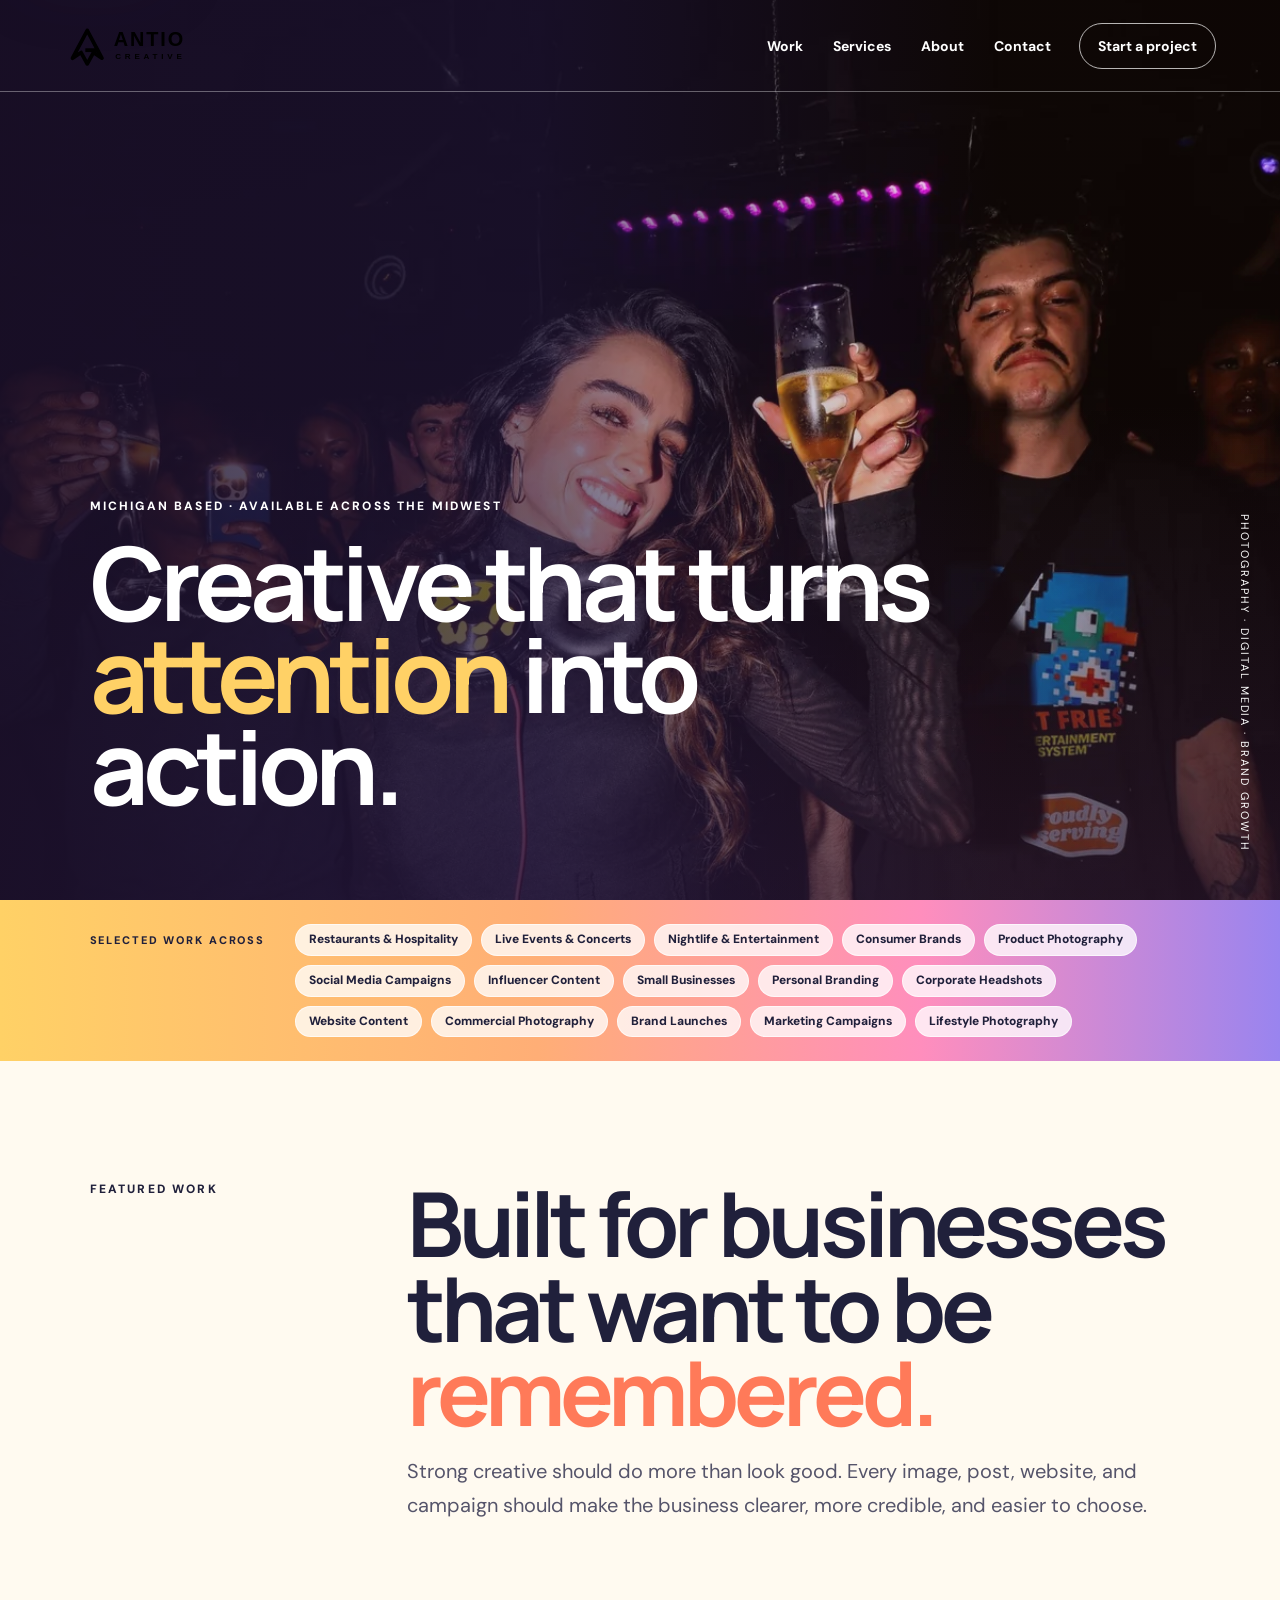
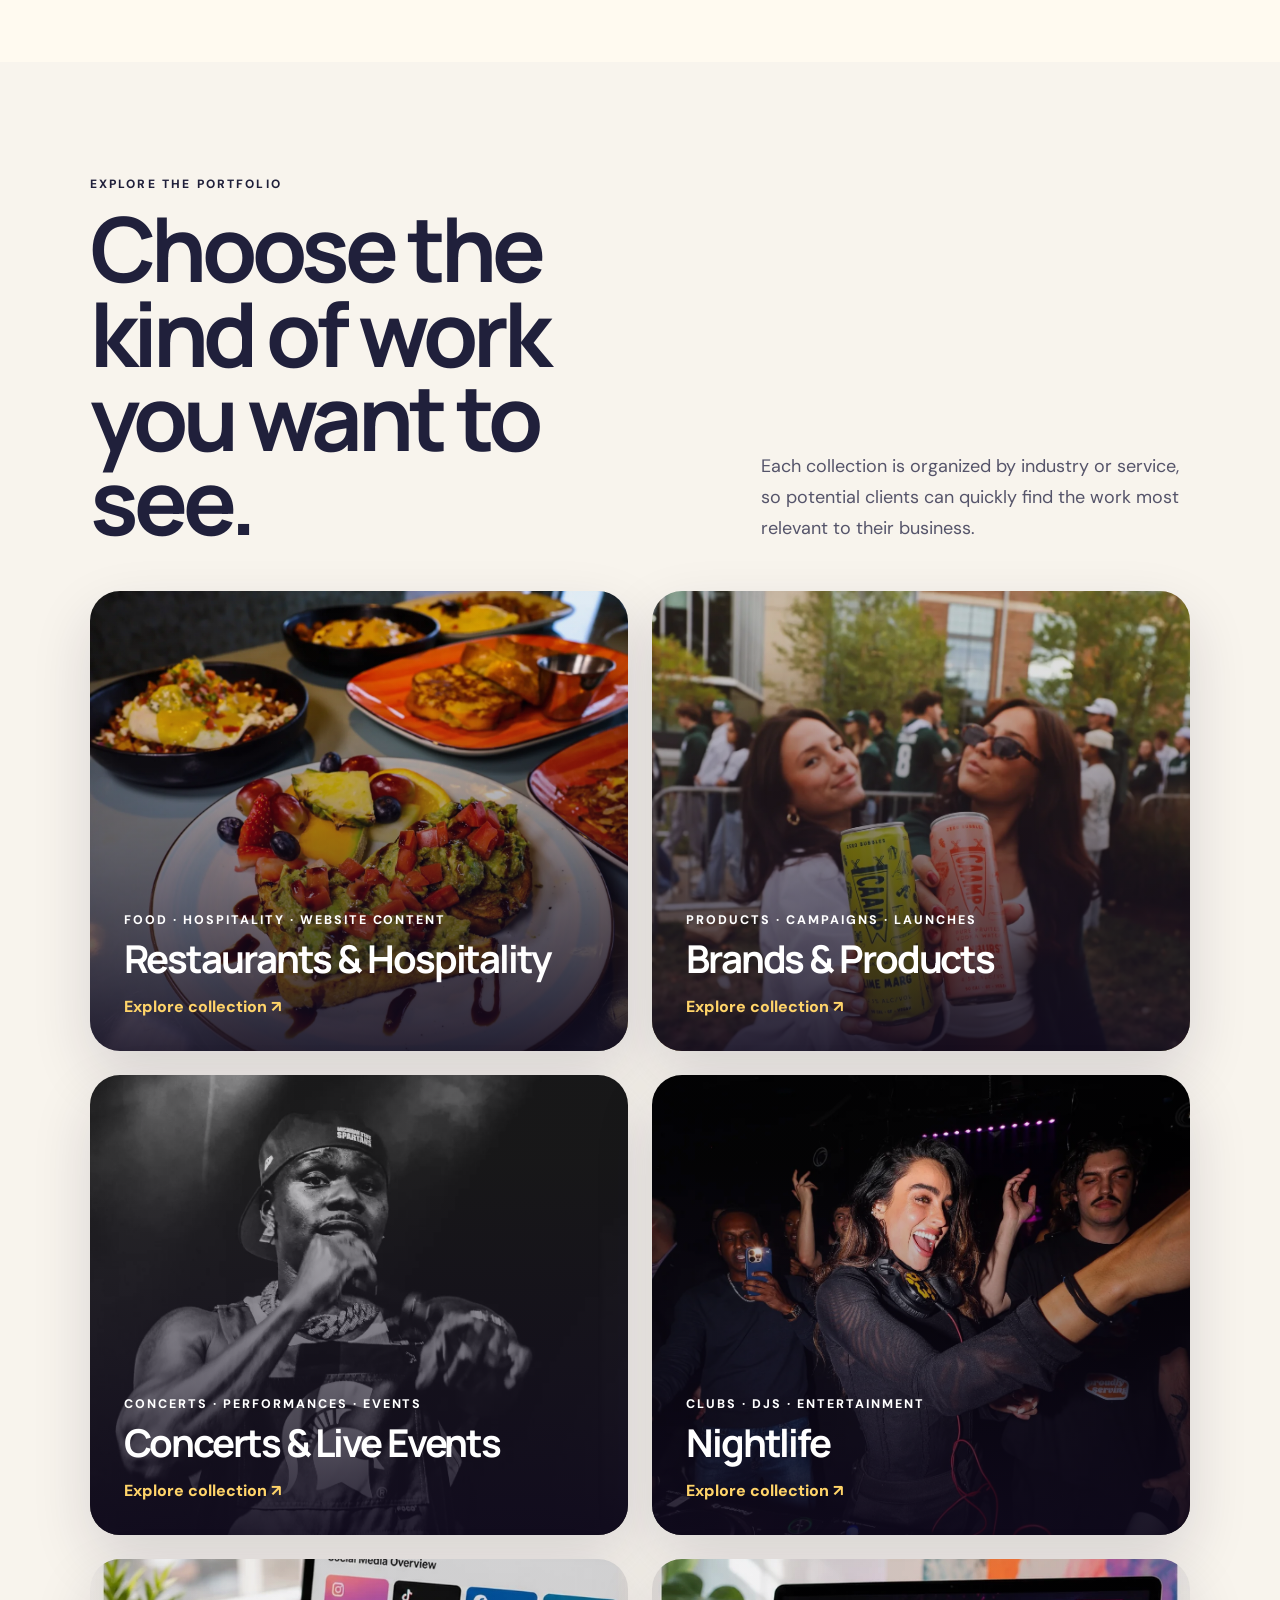
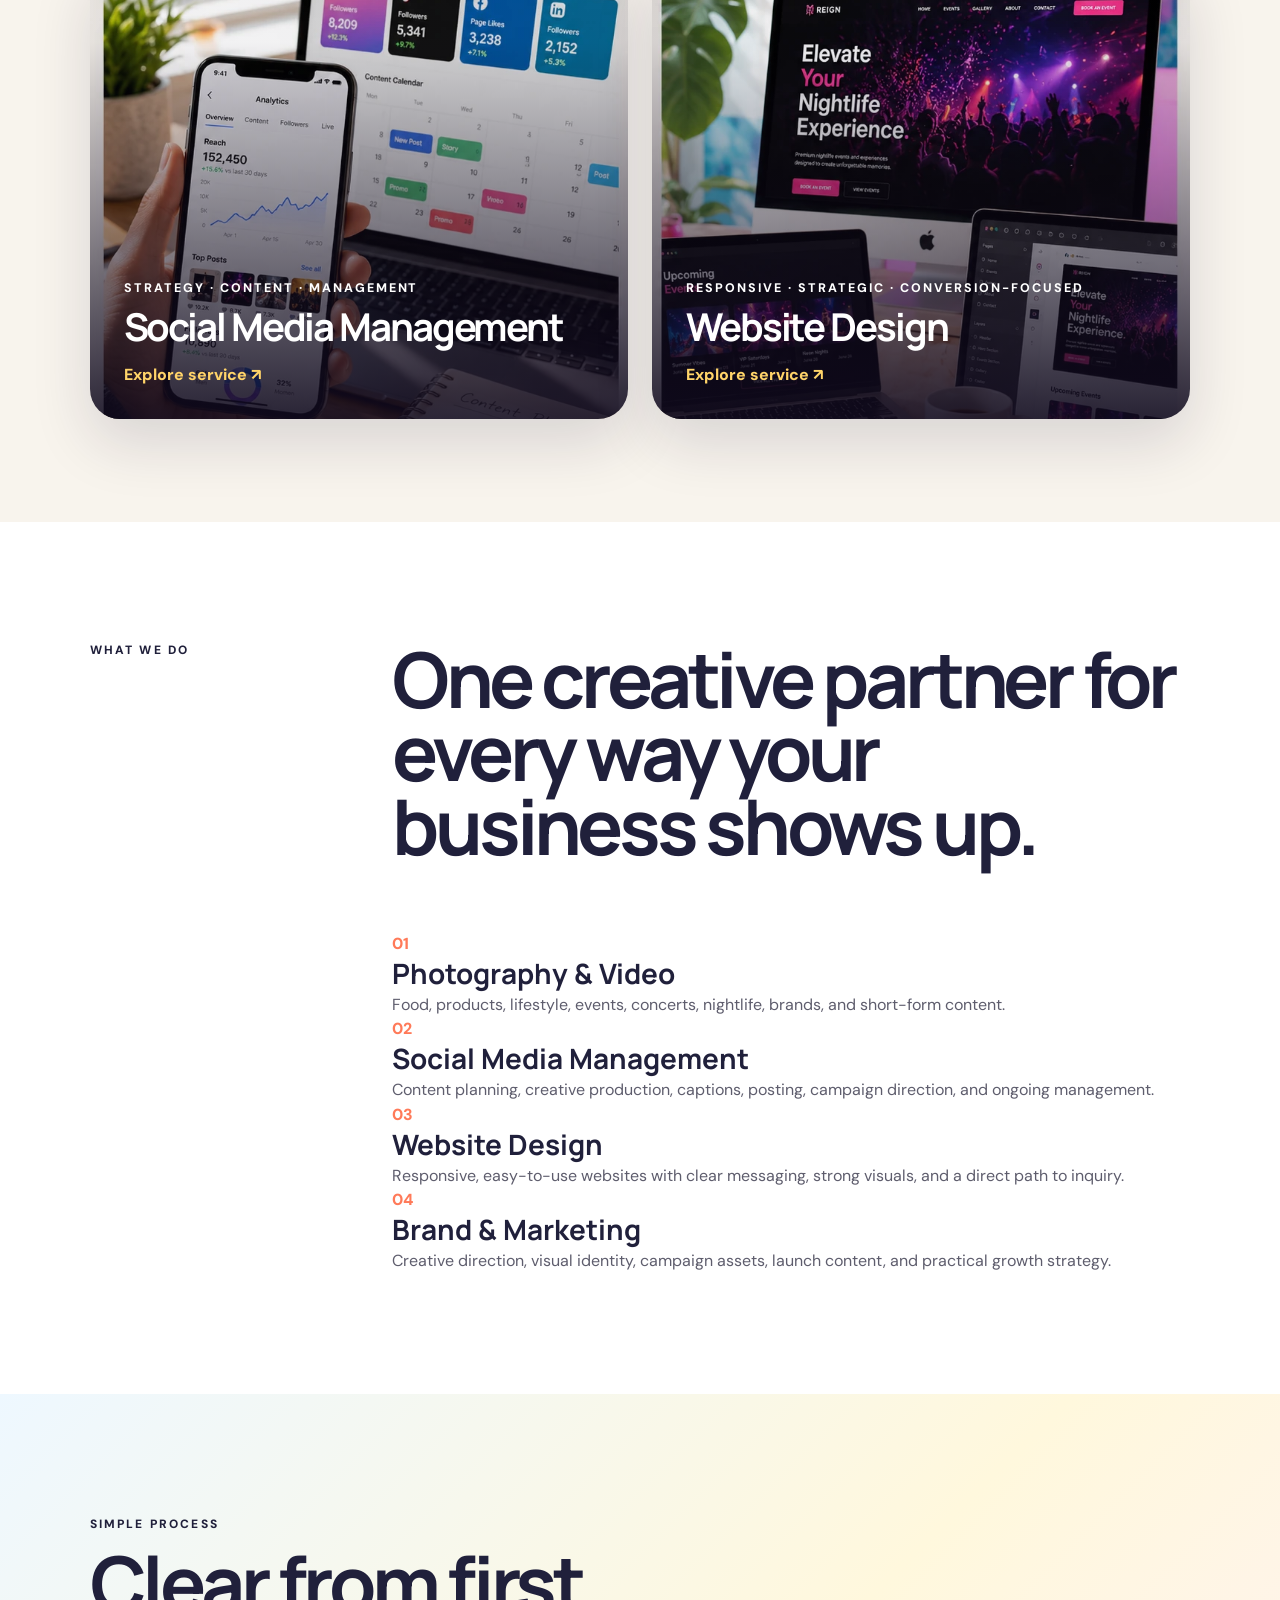
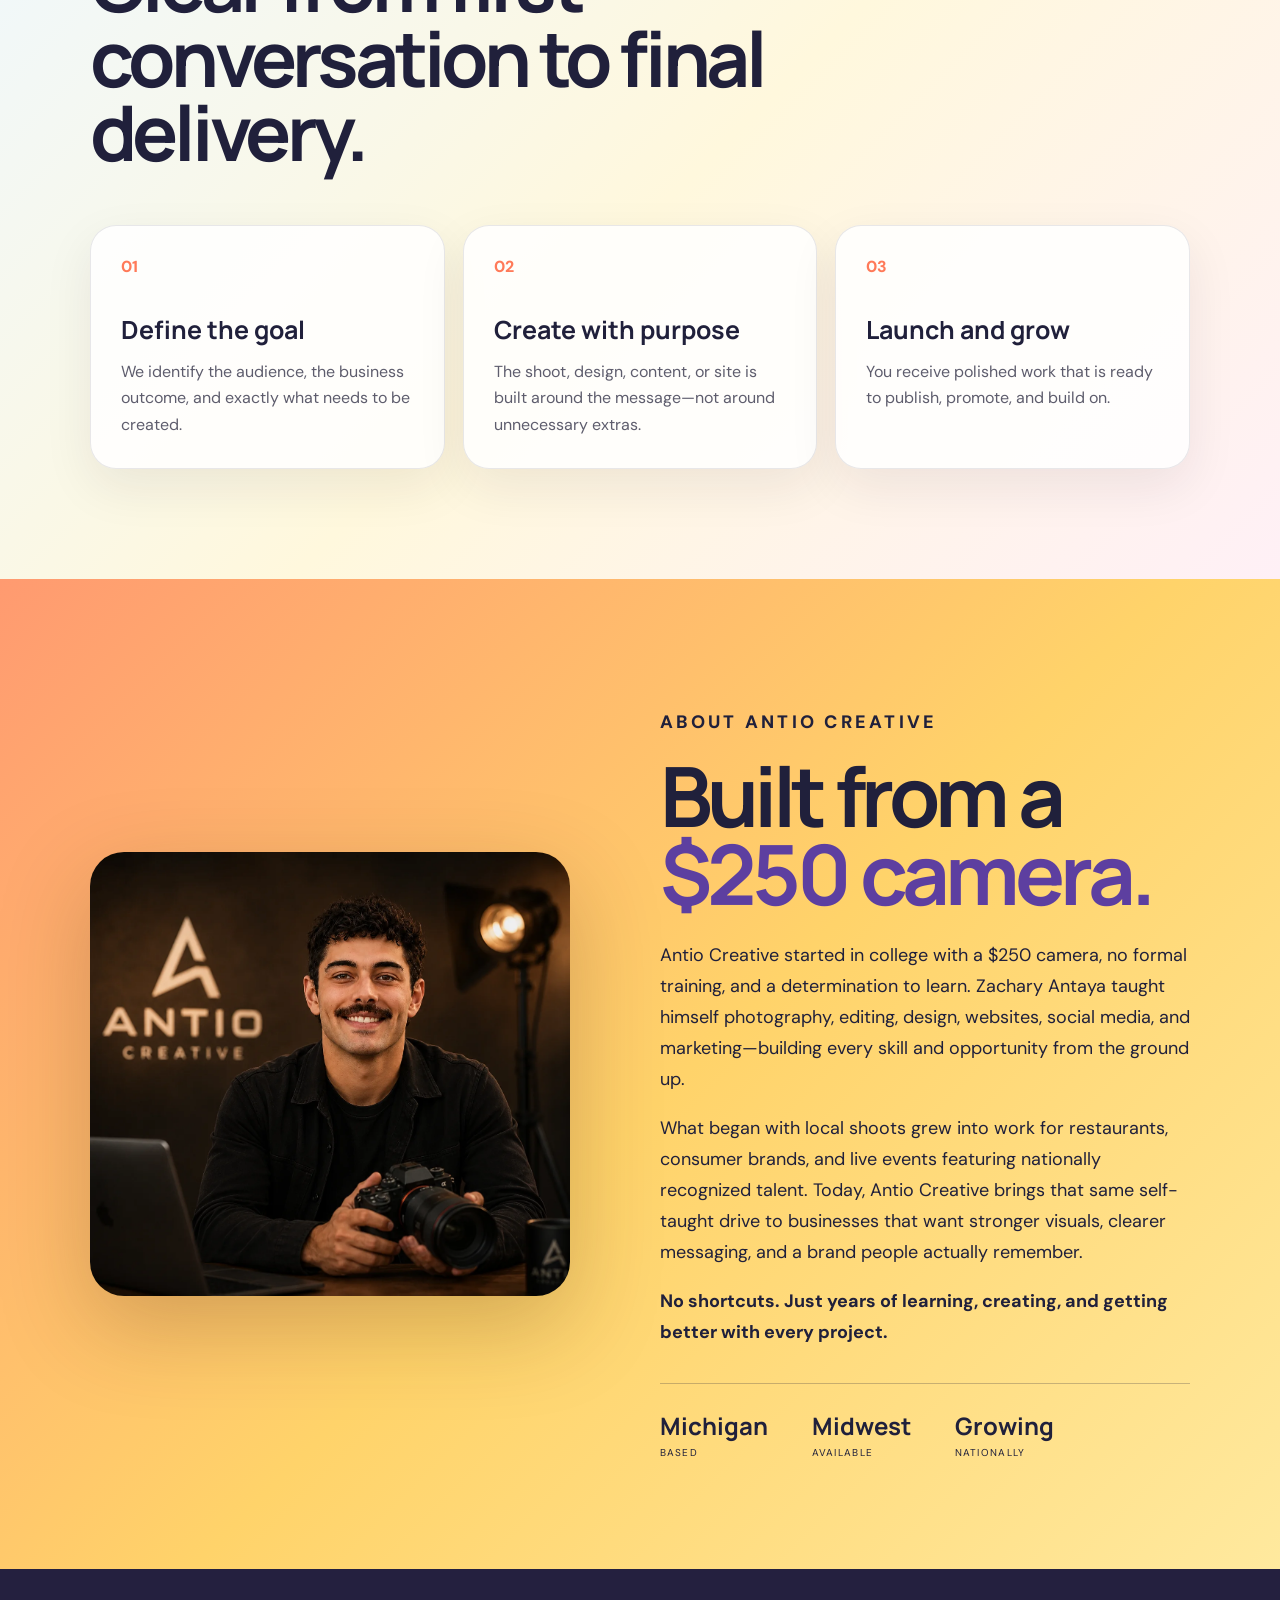
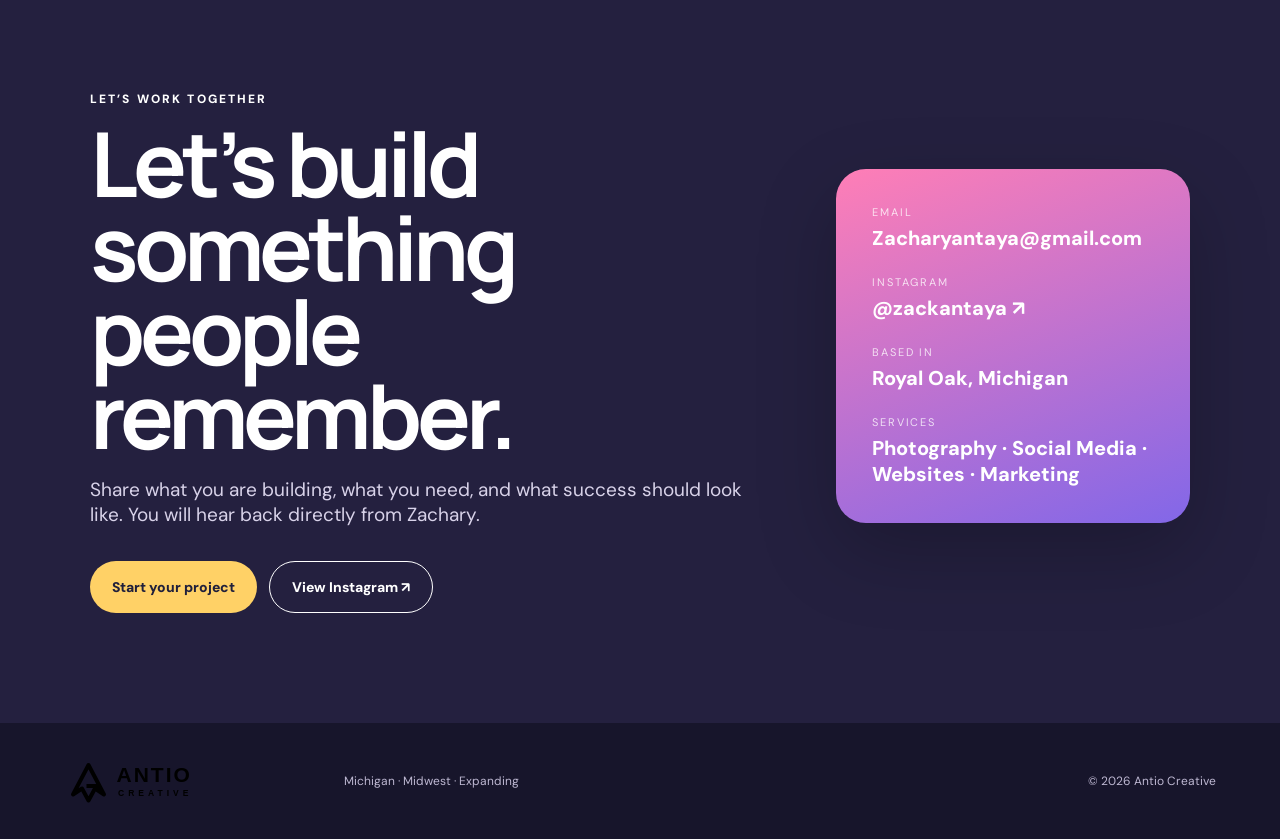
==== antio-creative-v2-6/antio-brand-rapid-update-3/index.html @ 9ab5cdf2 "new v2 new v2" ====
<!DOCTYPE html>

<html lang="en">
<head>
<meta charset="utf-8"/>
<meta content="width=device-width, initial-scale=1" name="viewport"/>
<meta content="#241f46" name="theme-color"/>
<meta content="Antio Creative helps Michigan and Midwest businesses stand out through photography, social media, website design, and brand content." name="description"/>
<meta content="Antio Creative — Creative that turns attention into action" property="og:title"/>
<meta content="Photography, social media, websites, and brand content for restaurants, local businesses, artists, and growing companies." property="og:description"/>
<meta content="website" property="og:type"/>
<meta content="https://antiocreative.com/" property="og:url"/>
<meta content="https://antiocreative.com/assets/images/sommer-hero.webp" property="og:image"/>
<meta content="summary_large_image" name="twitter:card"/>
<title>Antio Creative | Photography, Social Media &amp; Websites in Michigan</title>
<link href="assets/logo/favicon.svg" rel="icon" type="image/svg+xml"/>
<link href="https://fonts.googleapis.com" rel="preconnect"/>
<link crossorigin="" href="https://fonts.gstatic.com" rel="preconnect"/>
<link href="https://fonts.googleapis.com/css2?family=DM+Sans:wght@400;500;600;700&amp;family=Manrope:wght@500;600;700;800&amp;display=swap" rel="stylesheet"/>
<link href="styles.css" rel="stylesheet"/>
<script type="application/ld+json">
  {
    "@context":"https://schema.org",
    "@type":"ProfessionalService",
    "name":"Antio Creative",
    "url":"https://antiocreative.com/",
    "email":"mailto:Zacharyantaya@gmail.com",
    "areaServed":["Michigan","Midwest United States"],
    "founder":{"@type":"Person","name":"Zachary Antaya"},
    "sameAs":["https://www.instagram.com/zackantaya/"],
    "description":"Photography, social media management, website design, and brand content for businesses and live events."
  }
  </script>
</head>
<body>
<a class="skip-link" href="#main">Skip to content</a>
<header class="site-header" id="top">
<a aria-label="Antio Creative home" class="logo" href="#top">
<img alt="Antio Creative" src="assets/logo/antio-logo.svg"/>
</a>
<button aria-controls="site-nav" aria-expanded="false" class="menu-toggle" type="button">Menu</button>
<nav aria-label="Main navigation" class="site-nav" id="site-nav">
<a href="#work">Work</a>
<a href="#services">Services</a>
<a href="#about">About</a>
<a href="#contact">Contact</a>
</nav>
<a class="header-cta" href="mailto:Zacharyantaya@gmail.com?subject=Antio%20Creative%20Project%20Inquiry">Start a project</a>
</header>
<main id="main">
<section aria-labelledby="hero-title" class="hero">
<div class="hero-media"><img alt="Live event photography captured by Antio Creative" fetchpriority="high" src="assets/images/sommer-hero.webp"/></div>
<div class="hero-wash"></div>
<div class="hero-copy reveal">
<p class="eyebrow">Michigan based · Available across the Midwest</p>
<h1 id="hero-title">Creative that turns <span>attention</span> into action.</h1>
</div>
<div class="hero-badge">Photography · Digital Media · Brand Growth</div>
</section>
<section aria-label="Selected industries and creative work" class="proof-strip">
<p>Selected work across</p>
<div>
<span>Restaurants &amp; Hospitality</span>
<span>Live Events &amp; Concerts</span>
<span>Nightlife &amp; Entertainment</span>
<span>Consumer Brands</span>
<span>Product Photography</span>
<span>Social Media Campaigns</span>
<span>Influencer Content</span>
<span>Small Businesses</span>
<span>Personal Branding</span>
<span>Corporate Headshots</span>
<span>Website Content</span>
<span>Commercial Photography</span>
<span>Brand Launches</span>
<span>Marketing Campaigns</span>
<span>Lifestyle Photography</span>
</div>
</section>
<section class="intro section" id="work">
<div class="section-kicker">Featured work</div>
<div>
<h2>Built for businesses that want to be <em>remembered.</em></h2>
<p>Strong creative should do more than look good. Every image, post, website, and campaign should make the business clearer, more credible, and easier to choose.</p>
</div>
</section>
<section aria-label="Creative work categories" class="case category-showcase">
<div class="featured-intro reveal">
<div>
<p class="eyebrow">Explore the portfolio</p>
<h3>Choose the kind of work you want to see.</h3>
</div>
<p>Each collection is organized by industry or service, so potential clients can quickly find the work most relevant to their business.</p>
</div>
<div class="category-grid">
<a class="category-card category-restaurants reveal" href="restaurants.html">
<img alt="Restaurants and hospitality photography" src="assets/images/morning-post-4.webp"/>
<div class="category-overlay"></div>
<div class="category-copy"><p>Food · Hospitality · Website Content</p><h4>Restaurants &amp; Hospitality</h4><span>Explore collection ↗</span></div>
</a>
<a class="category-card category-brands reveal delay-1" href="brands-products.html">
<img alt="Brand and product photography" src="assets/images/caamp.webp"/>
<div class="category-overlay"></div>
<div class="category-copy"><p>Products · Campaigns · Launches</p><h4>Brands &amp; Products</h4><span>Explore collection ↗</span></div>
</a>
<a class="category-card category-live reveal delay-2" href="live-events.html">
<img alt="Concert and live event photography" src="assets/images/dababy-portrait.webp"/>
<div class="category-overlay"></div>
<div class="category-copy"><p>Concerts · Performances · Events</p><h4>Concerts &amp; Live Events</h4><span>Explore collection ↗</span></div>
</a>
<a class="category-card category-nightlife reveal" href="nightlife.html">
<img alt="Nightlife and DJ photography" src="assets/images/sommer-action.webp"/>
<div class="category-overlay"></div>
<div class="category-copy"><p>Clubs · DJs · Entertainment</p><h4>Nightlife</h4><span>Explore collection ↗</span></div>
</a>
<a class="category-card category-social reveal delay-1" href="social-media.html">
<img alt="Social media management and campaign content" src="assets/images/social-media-showcase.webp"/>
<div class="category-overlay"></div>
<div class="category-copy"><p>Strategy · Content · Management</p><h4>Social Media Management</h4><span>Explore service ↗</span></div>
</a>
<a class="category-card category-web reveal delay-2" href="website-design.html">
<img alt="Website design and digital content" src="assets/images/website-design-showcase.webp"/>
<div class="category-overlay"></div>
<div class="category-copy"><p>Responsive · Strategic · Conversion-Focused</p><h4>Website Design</h4><span>Explore service ↗</span></div>
</a>
</div>
</section>
<section class="services section" id="services">
<div class="section-kicker">What we do</div>
<div class="services-content">
<h2>One creative partner for every way your business shows up.</h2>
<div class="service-list">
<a class="service-link" href="live-events.html"><span>01</span><h3>Photography &amp; Video</h3><p>Food, products, lifestyle, events, concerts, nightlife, brands, and short-form content.</p></a>
<a class="service-link" href="social-media.html"><span>02</span><h3>Social Media Management</h3><p>Content planning, creative production, captions, posting, campaign direction, and ongoing management.</p></a>
<a class="service-link" href="website-design.html"><span>03</span><h3>Website Design</h3><p>Responsive, easy-to-use websites with clear messaging, strong visuals, and a direct path to inquiry.</p></a>
<a class="service-link" href="brands-products.html"><span>04</span><h3>Brand &amp; Marketing</h3><p>Creative direction, visual identity, campaign assets, launch content, and practical growth strategy.</p></a>
</div>
</div>
</section>
<section aria-label="How projects work" class="process">
<div class="process-heading reveal">
<p class="eyebrow">Simple process</p>
<h2>Clear from first conversation to final delivery.</h2>
</div>
<div class="process-grid">
<article class="reveal"><span>01</span><h3>Define the goal</h3><p>We identify the audience, the business outcome, and exactly what needs to be created.</p></article>
<article class="reveal delay-1"><span>02</span><h3>Create with purpose</h3><p>The shoot, design, content, or site is built around the message—not around unnecessary extras.</p></article>
<article class="reveal delay-2"><span>03</span><h3>Launch and grow</h3><p>You receive polished work that is ready to publish, promote, and build on.</p></article>
</div>
</section>
<section class="about" id="about">
<div class="about-image reveal"><img alt="Zachary Antaya, founder of Antio Creative, holding a camera" loading="lazy" src="assets/images/zack-studio.webp"/></div>
<div class="about-copy reveal delay-1">
<p class="eyebrow">About Antio Creative</p>
<h2>Built from a <span>$250 camera.</span></h2>
<p>Antio Creative started in college with a $250 camera, no formal training, and a determination to learn. Zachary Antaya taught himself photography, editing, design, websites, social media, and marketing—building every skill and opportunity from the ground up.</p>
<p>What began with local shoots grew into work for restaurants, consumer brands, and live events featuring nationally recognized talent. Today, Antio Creative brings that same self-taught drive to businesses that want stronger visuals, clearer messaging, and a brand people actually remember.</p>
<p class="about-note">No shortcuts. Just years of learning, creating, and getting better with every project.</p>
<div class="about-meta"><div><strong>Michigan</strong><span>Based</span></div><div><strong>Midwest</strong><span>Available</span></div><div><strong>Growing</strong><span>Nationally</span></div></div>
</div>
</section>
<section class="contact" id="contact">
<div class="contact-panel reveal">
<p class="eyebrow">Let’s work together</p>
<h2>Let’s build something people remember.</h2>
<p>Share what you are building, what you need, and what success should look like. You will hear back directly from Zachary.</p>
<div class="actions">
<a class="btn btn-primary" href="mailto:Zacharyantaya@gmail.com?subject=Antio%20Creative%20Project%20Inquiry&amp;body=Business%20name%3A%0AProject%20type%3A%0ATimeline%3A%0ABudget%20range%3A%0AWhat%20do%20you%20need%3F%0A">Start your project</a>
<a class="btn btn-secondary dark-btn" href="https://www.instagram.com/zackantaya/" rel="noopener" target="_blank">View Instagram ↗</a>
</div>
</div>
<aside aria-label="Contact details" class="contact-card reveal delay-1">
<p>Email</p><a href="mailto:Zacharyantaya@gmail.com">Zacharyantaya@gmail.com</a>
<p>Instagram</p><a href="https://www.instagram.com/zackantaya/" rel="noopener" target="_blank">@zackantaya ↗</a>
<p>Based in</p><span>Royal Oak, Michigan</span>
<p>Services</p><span>Photography · Social Media · Websites · Marketing</span>
</aside>
</section>
</main>
<footer>
<img alt="Antio Creative" src="assets/logo/antio-logo.svg"/>
<p>Michigan · Midwest · Expanding</p>
<p>© <span id="year"></span> Antio Creative</p>
</footer>
<script src="script.js"></script>
</body>
</html>
---- antio-creative-v2-6/antio-brand-rapid-update-3/styles.css ----
:root{--ink:#20203b;--cream:#fffaf0;--paper:#fffdf8;--orange:#ff7a59;--yellow:#ffd166;--pink:#ff7eb6;--blue:#69b7ff;--purple:#8267e8;--mint:#61d7b3;--line:rgba(32,32,59,.16);--shadow:0 22px 70px rgba(37,28,54,.14)}
*{box-sizing:border-box}html{scroll-behavior:smooth}body{margin:0;background:var(--paper);color:var(--ink);font-family:"DM Sans",sans-serif;overflow-x:hidden}img{display:block;max-width:100%}a{color:inherit}.site-header{position:absolute;z-index:20;inset:0 0 auto 0;height:92px;padding:0 5vw;display:flex;align-items:center;gap:28px;color:#fff;border-bottom:1px solid rgba(255,255,255,.35)}.logo{width:250px;color:#fff}.logo img{width:100%;filter:brightness(0) invert(1)}.site-nav{margin-left:auto;display:flex;gap:30px}.site-nav a,.header-cta{text-decoration:none;font-size:14px;font-weight:700}.header-cta{padding:13px 18px;border:1px solid rgba(255,255,255,.7);border-radius:999px}.menu-toggle{display:none;margin-left:auto;background:none;border:0;color:#fff;font:700 14px inherit}.hero{position:relative;height:100svh;min-height:720px;overflow:hidden;color:#fff}.hero-media,.hero-media img,.hero-wash{position:absolute;inset:0;width:100%;height:100%}.hero-media img{object-fit:cover;object-position:center 35%}.hero-wash{background:linear-gradient(90deg,rgba(27,16,42,.87) 0%,rgba(38,24,64,.6) 42%,rgba(255,122,89,.05) 78%),linear-gradient(0deg,rgba(32,18,48,.62),transparent 55%)}.hero-copy{position:absolute;z-index:2;left:7vw;top:54%;transform:translateY(-50%);max-width:900px}.eyebrow,.section-kicker{text-transform:uppercase;letter-spacing:.18em;font-size:12px;font-weight:800}.hero h1,.intro h2,.case h3,.services h2,.about h2,.contact h2{font-family:Manrope,sans-serif;letter-spacing:-.055em}.hero h1{font-size:clamp(58px,8vw,122px);line-height:.9;max-width:1000px;margin:22px 0}.hero h1 span{color:var(--yellow)}.hero-lede{font-size:clamp(18px,1.7vw,24px);line-height:1.55;max-width:720px;color:#f7f0ff}.actions{display:flex;gap:12px;flex-wrap:wrap;margin-top:34px}.btn{display:inline-flex;align-items:center;justify-content:center;padding:16px 22px;border-radius:999px;text-decoration:none;font-size:14px;font-weight:800;transition:.25s}.btn-primary{background:var(--yellow);color:var(--ink)}.btn-primary:hover{transform:translateY(-2px);background:#ffe18b}.btn-secondary{border:1px solid rgba(255,255,255,.75);color:#fff}.hero-badge{position:absolute;right:2.2vw;bottom:48px;z-index:3;writing-mode:vertical-rl;text-transform:uppercase;letter-spacing:.18em;font-size:11px}.client-strip{display:flex;justify-content:center;gap:18px;flex-wrap:wrap;padding:22px 5vw;background:linear-gradient(90deg,var(--yellow),#ffb168,var(--pink),#a88eff,var(--blue));font-weight:800}.client-strip span{background:rgba(255,255,255,.78);padding:9px 14px;border-radius:999px;box-shadow:0 6px 16px rgba(32,32,59,.08)}.section{padding:120px 7vw}.intro{display:grid;grid-template-columns:.6fr 1.7fr;gap:7vw;background:var(--cream)}.intro h2{font-size:clamp(50px,7vw,102px);line-height:.94;margin:0}.intro h2 em{font-style:normal;color:var(--orange)}.intro p{font-size:20px;line-height:1.7;max-width:720px;color:#55546a}.case{padding:110px 7vw}.case-head{display:grid;grid-template-columns:1.15fr .85fr;gap:7vw;align-items:end;margin-bottom:52px}.case h3{font-size:clamp(52px,7vw,100px);line-height:.94;margin:14px 0 0}.case-head p{font-size:18px;line-height:1.7}.text-link{font-weight:800;text-decoration:none;border-bottom:2px solid currentColor;padding-bottom:3px}.case-food{background:#fff}.food-grid{display:grid;grid-template-columns:1.1fr .9fr 1fr;grid-template-rows:330px 280px;gap:16px}.food-grid img{width:100%;height:100%;object-fit:cover;border-radius:26px;box-shadow:var(--shadow)}.food-grid img:first-child{grid-row:span 2}.food-grid img:nth-child(2){grid-column:span 2}.case-events{background:linear-gradient(145deg,#3f2c7d,#251d53 55%,#17142e);color:#fff}.case-head.light p{color:#ded7f2}.event-grid{display:grid;grid-template-columns:1.1fr .9fr;grid-template-rows:520px 520px;gap:18px}.event-card{margin:0;position:relative;border-radius:28px;overflow:hidden;background:#111;box-shadow:0 24px 80px rgba(0,0,0,.35)}.event-card img{width:100%;height:100%;object-fit:cover;transition:.6s}.event-card:hover img{transform:scale(1.025)}.event-card figcaption{position:absolute;left:18px;bottom:18px;background:rgba(18,16,38,.78);backdrop-filter:blur(8px);padding:10px 13px;border-radius:999px;font-size:11px;letter-spacing:.12em;text-transform:uppercase}.event-a{grid-row:span 2}.case-brands{background:linear-gradient(180deg,#fff7e8,#f7f2ff)}.brand-intro{max-width:1050px;margin-bottom:55px}.brand-intro h3 span{color:var(--purple)}.brand-intro>p:last-child{font-size:19px;line-height:1.7;max-width:760px;color:#55546a}.brand-grid{display:grid;grid-template-columns:1fr 1fr;gap:24px}.brand-card{display:block;text-decoration:none;background:#fff;border-radius:30px;overflow:hidden;box-shadow:var(--shadow);transition:.25s}.brand-card:hover{transform:translateY(-5px)}.brand-image{aspect-ratio:1/1;overflow:hidden;background:#eee}.brand-image img{width:100%;height:100%;object-fit:cover}.brand-copy{padding:28px}.brand-copy p{margin:0;text-transform:uppercase;letter-spacing:.17em;font-size:12px;font-weight:800;color:var(--purple)}.brand-copy h4{font-family:Manrope,sans-serif;font-size:27px;line-height:1.25;margin:12px 0 24px}.brand-copy span{font-weight:800}.services{display:grid;grid-template-columns:.55fr 1.45fr;background:#fff}.services-content h2{font-size:clamp(48px,6vw,90px);line-height:.96;margin:0}.service-list{margin-top:70px}.service-list article{display:grid;grid-template-columns:65px 1fr 1fr;gap:28px;border-top:1px solid var(--line);padding:28px 0}.service-list article:last-child{border-bottom:1px solid var(--line)}.service-list span{font-weight:800;color:var(--orange)}.service-list h3{font-family:Manrope,sans-serif;font-size:28px;margin:0}.service-list p{margin:0;line-height:1.65;color:#5e5d6d}.about{padding:110px 7vw;background:linear-gradient(135deg,#ff9a70 0%,#ffd36a 52%,#ffe99e 100%);display:grid;grid-template-columns:.95fr 1.05fr;gap:7vw;align-items:center}.about-image img{width:100%;border-radius:34px;box-shadow:0 30px 90px rgba(81,42,20,.25)}.about h2{font-size:clamp(52px,6.5vw,96px);line-height:.94;margin:14px 0 28px}.about h2 span{color:#5d3fa0}.about-copy>p{font-size:18px;line-height:1.72}.about-note{font-weight:700}.about-meta{display:flex;gap:44px;border-top:1px solid rgba(32,32,59,.25);padding-top:25px;margin-top:35px}.about-meta div{display:flex;flex-direction:column}.about-meta strong{font-family:Manrope;font-size:24px}.about-meta span{text-transform:uppercase;letter-spacing:.13em;font-size:10px;margin-top:4px}.contact{padding:110px 7vw;background:#24203f;color:#fff;display:grid;grid-template-columns:1.3fr .7fr;gap:7vw;align-items:center}.contact h2{font-size:clamp(52px,7vw,102px);line-height:.94;margin:14px 0}.contact-panel>p:not(.eyebrow){font-size:19px;color:#d8d2e9}.dark-btn{border-color:#fff}.contact-card{background:linear-gradient(160deg,var(--pink),var(--purple));border-radius:30px;padding:36px;box-shadow:0 28px 80px rgba(0,0,0,.22)}.contact-card p{font-size:11px;text-transform:uppercase;letter-spacing:.16em;margin:24px 0 6px;opacity:.78}.contact-card p:first-child{margin-top:0}.contact-card a,.contact-card span{display:block;font-size:20px;font-weight:800;text-decoration:none;overflow-wrap:anywhere}footer{padding:34px 5vw;background:#17152b;color:#fff;display:grid;grid-template-columns:250px 1fr auto;align-items:center;gap:30px}footer img{width:230px;filter:brightness(0) invert(1)}footer p{margin:0;font-size:12px;color:#beb8d2}.reveal{opacity:0;transform:translateY(26px);transition:opacity .75s ease,transform .75s ease}.reveal.in{opacity:1;transform:none}.delay-1{transition-delay:.12s}.delay-2{transition-delay:.22s}
@media(max-width:920px){.site-nav,.header-cta{display:none}.menu-toggle{display:block}.site-nav.open{display:flex;position:absolute;top:72px;left:4vw;right:4vw;flex-direction:column;background:#fff;color:var(--ink);padding:22px;border-radius:18px;box-shadow:var(--shadow)}.site-header{height:72px}.logo{width:205px}.hero-copy{left:6vw;right:6vw}.hero h1{font-size:13vw}.hero-badge{display:none}.intro,.case-head,.services,.about,.contact{grid-template-columns:1fr}.intro{gap:30px}.food-grid{grid-template-columns:1fr 1fr;grid-template-rows:320px 260px 260px}.food-grid img:first-child{grid-row:auto}.food-grid img:nth-child(2){grid-column:auto}.event-grid{grid-template-columns:1fr 1fr;grid-template-rows:560px 480px}.event-a{grid-row:auto}.brand-grid{grid-template-columns:1fr}.services-content{margin-top:30px}.service-list article{grid-template-columns:50px 1fr}.service-list p{grid-column:2}.about-image{max-width:700px}.contact-card{max-width:620px}footer{grid-template-columns:220px 1fr}footer p:last-child{display:none}}
@media(max-width:620px){.hero{min-height:700px}.hero-media img{object-position:62% center}.hero-copy{top:56%}.hero h1{font-size:16vw}.hero-lede{font-size:17px}.section,.case,.about,.contact{padding:82px 5vw}.client-strip{justify-content:flex-start;overflow:auto;flex-wrap:nowrap}.intro h2,.case h3,.services h2,.about h2,.contact h2{font-size:14vw}.food-grid{grid-template-columns:1fr;grid-template-rows:repeat(6,330px)}.event-grid{grid-template-columns:1fr;grid-template-rows:repeat(4,520px)}.brand-copy h4{font-size:23px}.service-list article{grid-template-columns:35px 1fr;gap:14px}.about-meta{gap:20px;flex-wrap:wrap}.contact-card a,.contact-card span{font-size:17px}footer{grid-template-columns:1fr}footer p{display:none}}

/* Final layout fixes: prevent overflow and eliminate empty grid cells */
.intro > *,
.case-head > *,
.services > *,
.about > *,
.contact > *,
.food-grid > *,
.event-grid > *,
.brand-grid > * { min-width: 0; }

.intro h2,
.intro p,
.case h3,
.brand-intro h3,
.services-content h2,
.about h2,
.contact h2 {
  max-width: 100%;
  overflow-wrap: anywhere;
}

.intro {
  grid-template-columns: minmax(150px, .45fr) minmax(0, 1.55fr);
}

.food-grid {
  grid-template-columns: repeat(3, minmax(0, 1fr));
  grid-template-rows: repeat(2, 360px);
  grid-auto-flow: row;
}
.food-grid img:first-child,
.food-grid img:nth-child(2) {
  grid-row: auto;
  grid-column: auto;
}

.event-grid {
  grid-template-columns: repeat(2, minmax(0, 1fr));
  grid-template-rows: repeat(2, 560px);
  grid-auto-flow: row;
}
.event-a { grid-row: auto; }

@media(max-width:920px){
  .intro { grid-template-columns: 1fr; }
  .food-grid {
    grid-template-columns: repeat(2, minmax(0, 1fr));
    grid-template-rows: repeat(3, 330px);
  }
  .event-grid {
    grid-template-columns: repeat(2, minmax(0, 1fr));
    grid-template-rows: repeat(2, 500px);
  }
}

@media(max-width:620px){
  .food-grid {
    grid-template-columns: 1fr;
    grid-template-rows: repeat(6, 330px);
  }
  .event-grid {
    grid-template-columns: 1fr;
    grid-template-rows: repeat(4, 500px);
  }
}

/* Featured case studies — full images, no forced crops */
.case-featured{background:linear-gradient(180deg,#fff7e8 0%,#f5f0ff 100%)}
.featured-intro{display:grid;grid-template-columns:1.15fr .85fr;gap:7vw;align-items:end;margin-bottom:48px}
.featured-intro>p{font-size:18px;line-height:1.7;color:#55546a;margin:0}
.featured-project-grid-all{display:grid;grid-template-columns:1fr 1fr;gap:24px}
.project-card{display:flex;flex-direction:column;overflow:hidden;border-radius:28px;background:#fff;color:#18162c;text-decoration:none;box-shadow:var(--shadow);border:1px solid rgba(31,27,68,.08);transition:transform .28s ease,box-shadow .28s ease}
.project-card:hover{transform:translateY(-5px);box-shadow:0 24px 60px rgba(31,27,68,.16)}
.project-rapid{grid-column:1 / -1}
.project-media{position:relative;display:flex;align-items:center;justify-content:center;overflow:hidden;width:100%}
.project-media img{display:block;width:100%;height:100%;object-fit:contain;transition:transform .55s ease}
.project-card:hover .project-media img{transform:scale(1.015)}
.project-media-rapid{height:570px;background:radial-gradient(circle at 70% 35%,#243a16 0,#10130f 52%,#080908 100%);padding:24px}
.project-media-food{height:430px;background:#e9f0ef;padding:18px}
.project-media-caamp{height:430px;background:linear-gradient(135deg,#ffe26f,#ff947d);padding:18px}
.project-media-event{height:650px;background:linear-gradient(160deg,#15122d,#2a1c55);padding:18px}
.project-media-event img{object-position:center}
.project-caption{display:flex;justify-content:space-between;gap:28px;align-items:flex-end;padding:24px 26px 28px;background:#fff}
.project-caption>p{margin:0;text-transform:uppercase;letter-spacing:.14em;font-size:10px;font-weight:800;color:#7a718a}
.project-caption>div{text-align:right}
.project-caption h4{font-family:Manrope,sans-serif;font-size:clamp(26px,2.5vw,40px);line-height:1;margin:0 0 9px;letter-spacing:-.04em}
.project-caption span{font-size:13px;font-weight:800;color:#ff725e}
.event-disclaimer{font-size:12px;color:#706d80;margin:18px 4px 0}

@media(max-width:920px){
  .featured-intro{grid-template-columns:1fr;gap:24px}
  .project-media-rapid{height:480px}
  .project-media-food,.project-media-caamp{height:360px}
  .project-media-event{height:560px}
}
@media(max-width:700px){
  .featured-project-grid-all{grid-template-columns:1fr}
  .project-rapid{grid-column:1}
  .project-media-rapid{height:390px;padding:14px}
  .project-media-food,.project-media-caamp{height:340px;padding:12px}
  .project-media-event{height:520px;padding:12px}
  .project-caption{align-items:flex-start;flex-direction:column;gap:14px;padding:20px}
  .project-caption>div{text-align:left}
}


/* Balanced featured projects: equal visual weight and edge-to-edge imagery */
.featured-project-grid-all{
  grid-template-columns:repeat(2,minmax(0,1fr));
  align-items:stretch;
}
.project-rapid{grid-column:auto}
.project-media,
.project-media-rapid,
.project-media-food,
.project-media-caamp,
.project-media-event{
  height:auto;
  aspect-ratio:16/10;
  padding:0;
  background:#17142e;
}
.project-media img{
  width:100%;
  height:100%;
  object-fit:cover;
  transform:none;
}
.project-card:hover .project-media img{transform:scale(1.025)}
.project-media-rapid img{object-position:center}
.project-media-food img{object-position:center 58%}
.project-media-caamp img{object-position:center 48%}
.project-media-split{
  display:grid;
  grid-template-columns:1fr 1fr;
  gap:0;
}
.project-media-split img:first-child{object-position:center 32%}
.project-media-split img:last-child{object-position:center 18%}
.project-media-split img{min-width:0}

@media(max-width:620px){
  .featured-project-grid-all{grid-template-columns:1fr}
  .project-media,
  .project-media-rapid,
  .project-media-food,
  .project-media-caamp,
  .project-media-event{aspect-ratio:4/3;height:auto;padding:0}
  .project-media-split{aspect-ratio:16/11}
}

/* Final polish pass */
.skip-link{position:fixed;left:16px;top:-80px;z-index:100;background:#fff;color:var(--ink);padding:12px 16px;border-radius:10px;font-weight:800;text-decoration:none;box-shadow:var(--shadow)}
.skip-link:focus{top:16px}
.site-header{transition:background .25s ease,backdrop-filter .25s ease,border-color .25s ease}
.site-header.scrolled{position:fixed;background:rgba(30,25,57,.9);backdrop-filter:blur(16px);border-color:rgba(255,255,255,.12)}
.logo{width:218px}.logo img,footer img{filter:none;color:#fff}
.logo img{height:auto}
.site-nav a{position:relative}.site-nav a::after{content:"";position:absolute;left:0;right:100%;bottom:-7px;height:2px;background:var(--yellow);transition:right .22s ease}.site-nav a:hover::after{right:0}
.header-cta:hover{background:#fff;color:var(--ink)}
.proof-strip{padding:25px 7vw;background:linear-gradient(90deg,#ffd166,#ffae76 42%,#ff8ebd 72%,#9984ef);display:grid;grid-template-columns:auto 1fr;align-items:center;gap:30px}.proof-strip p{margin:0;text-transform:uppercase;letter-spacing:.17em;font-size:11px;font-weight:800}.proof-strip div{display:flex;gap:12px;flex-wrap:wrap}.proof-strip span{background:rgba(255,255,255,.78);border:1px solid rgba(255,255,255,.65);padding:9px 14px;border-radius:999px;font-size:13px;font-weight:800}
.featured-project-grid-all{gap:22px}.project-card{isolation:isolate}.project-media::after{content:"";position:absolute;inset:0;background:linear-gradient(180deg,transparent 55%,rgba(20,16,43,.2));pointer-events:none}.project-media-split::after{display:none}.project-caption{min-height:142px}.project-caption h4{font-size:clamp(25px,2.1vw,36px)}
.process{padding:110px 7vw;background:linear-gradient(135deg,#eef8ff,#fff8dd 52%,#fff0f6)}.process-heading{max-width:900px}.process-heading h2{font-family:Manrope,sans-serif;font-size:clamp(48px,6vw,88px);line-height:.97;letter-spacing:-.055em;margin:14px 0 55px}.process-grid{display:grid;grid-template-columns:repeat(3,minmax(0,1fr));gap:18px}.process-grid article{background:rgba(255,255,255,.85);border:1px solid rgba(32,32,59,.1);border-radius:26px;padding:30px;box-shadow:0 18px 50px rgba(37,28,54,.08)}.process-grid span{font-weight:800;color:var(--orange)}.process-grid h3{font-family:Manrope,sans-serif;font-size:25px;margin:35px 0 12px}.process-grid p{margin:0;line-height:1.65;color:#5e5d6d}
.btn:focus-visible,.site-nav a:focus-visible,.header-cta:focus-visible,.project-card:focus-visible,.contact-card a:focus-visible{outline:3px solid var(--yellow);outline-offset:4px}
@media (prefers-reduced-motion:reduce){html{scroll-behavior:auto}.reveal{opacity:1;transform:none;transition:none}.project-card,.project-media img,.btn,.site-header{transition:none}}
@media(max-width:920px){.proof-strip{grid-template-columns:1fr;gap:13px}.process-grid{grid-template-columns:1fr}.project-caption{min-height:0}.logo{width:190px}}
@media(max-width:620px){.proof-strip{padding:20px 5vw}.proof-strip div{flex-wrap:nowrap;overflow-x:auto;padding-bottom:4px}.proof-strip span{white-space:nowrap}.process{padding:82px 5vw}.process-heading h2{font-size:14vw}.site-header.scrolled{position:fixed}}

/* Live Events card — remove empty top band and force edge-to-edge imagery */
.project-media-event.project-media-split{
  display:grid;
  grid-template-columns:repeat(2,minmax(0,1fr));
  align-items:stretch;
  justify-items:stretch;
  height:520px;
  aspect-ratio:auto;
  padding:0;
  margin:0;
  gap:0;
  overflow:hidden;
  line-height:0;
  background:#17142e;
}
.project-media-event.project-media-split img{
  display:block;
  width:100%;
  max-width:none;
  height:100%;
  min-height:100%;
  margin:0;
  padding:0;
  align-self:stretch;
  justify-self:stretch;
  object-fit:cover;
}
.project-media-event.project-media-split img:first-child{object-position:center 35%}
.project-media-event.project-media-split img:last-child{object-position:center 18%}

@media(max-width:920px){
  .project-media-event.project-media-split{height:460px;aspect-ratio:auto}
}
@media(max-width:620px){
  .project-media-event.project-media-split{height:350px;aspect-ratio:auto}
}

/* Selected-work bar: compact category tags */
.proof-strip{align-items:start;padding-top:24px;padding-bottom:24px}
.proof-strip p{padding-top:9px;white-space:nowrap}
.proof-strip div{gap:9px}
.proof-strip span{padding:8px 13px;font-size:12px;line-height:1.15}
@media(max-width:620px){
  .proof-strip{align-items:center}
  .proof-strip p{padding-top:0}
}

/* Multi-page portfolio additions */
.service-link{color:inherit;text-decoration:none;transition:background .2s ease,padding .2s ease}
.service-link:hover{background:#fff8ed;padding-left:14px;padding-right:14px}
.project-media-nightlife{height:520px;display:grid;grid-template-columns:1fr 1fr;gap:0;background:#17142e}
.project-media-nightlife img{width:100%;height:100%;object-fit:cover}

.inner-page{background:#fffdf8}.inner-page .site-header{position:fixed;background:rgba(24,20,46,.9);backdrop-filter:blur(16px);border-color:rgba(255,255,255,.12)}
.page-hero{position:relative;min-height:76svh;padding:170px 7vw 90px;color:#fff;display:flex;align-items:end;overflow:hidden;background:#211a42}
.page-hero-media,.page-hero-media img,.page-hero-overlay{position:absolute;inset:0;width:100%;height:100%}.page-hero-media img{object-fit:cover}.page-hero-overlay{background:linear-gradient(90deg,rgba(20,15,44,.94),rgba(34,24,70,.66) 55%,rgba(20,15,44,.28)),linear-gradient(0deg,rgba(20,15,44,.72),transparent 60%)}
.page-hero-copy{position:relative;z-index:2;max-width:1040px}.page-hero h1{font-family:Manrope,sans-serif;font-size:clamp(58px,9vw,132px);line-height:.87;letter-spacing:-.065em;margin:18px 0 24px}.page-hero h1 span{color:var(--yellow)}.page-hero p:last-child{max-width:760px;font-size:clamp(18px,2vw,24px);line-height:1.55;color:#eee9f8}
.page-intro{padding:100px 7vw;display:grid;grid-template-columns:.55fr 1.45fr;gap:7vw;background:var(--cream)}.page-intro h2{font-family:Manrope,sans-serif;font-size:clamp(46px,6.5vw,92px);line-height:.95;letter-spacing:-.055em;margin:0}.page-intro-copy{max-width:800px}.page-intro-copy p{font-size:19px;line-height:1.75;color:#56546a}.capability-pills{display:flex;gap:10px;flex-wrap:wrap;margin-top:30px}.capability-pills span{padding:10px 14px;border-radius:999px;background:#fff;border:1px solid var(--line);font-size:12px;font-weight:800}
.gallery-section{padding:100px 7vw;background:#fff}.gallery-heading{display:flex;justify-content:space-between;align-items:end;gap:30px;margin-bottom:38px}.gallery-heading h2{font-family:Manrope,sans-serif;font-size:clamp(44px,6vw,82px);letter-spacing:-.055em;line-height:.95;margin:0}.gallery-heading p{max-width:500px;color:#666278;line-height:1.65}
.masonry-gallery{columns:3 300px;column-gap:18px}.gallery-item{display:block;width:100%;margin:0 0 18px;border:0;padding:0;background:none;border-radius:24px;overflow:hidden;cursor:zoom-in;box-shadow:0 16px 45px rgba(32,32,59,.12);break-inside:avoid}.gallery-item img{width:100%;height:auto;transition:transform .45s ease}.gallery-item:hover img{transform:scale(1.02)}
.case-study-band{padding:100px 7vw;background:linear-gradient(135deg,#251e4d,#4b337f);color:#fff}.case-study-band h2{font-family:Manrope,sans-serif;font-size:clamp(45px,6vw,88px);letter-spacing:-.055em;line-height:.97;margin:0 0 40px}.results-grid{display:grid;grid-template-columns:repeat(3,1fr);gap:18px}.results-grid article{padding:30px;border-radius:26px;background:rgba(255,255,255,.09);border:1px solid rgba(255,255,255,.15)}.results-grid span{font-size:12px;letter-spacing:.16em;text-transform:uppercase;color:#ffd166;font-weight:800}.results-grid h3{font:700 27px Manrope;margin:24px 0 10px}.results-grid p{color:#d8d2ea;line-height:1.65;margin:0}
.next-projects{padding:90px 7vw;background:#fff8ed}.next-projects h2{font:700 clamp(40px,5vw,72px) Manrope;letter-spacing:-.05em;margin:0 0 32px}.next-grid{display:grid;grid-template-columns:repeat(3,1fr);gap:16px}.next-card{padding:26px;border-radius:24px;background:#fff;color:var(--ink);text-decoration:none;border:1px solid var(--line);transition:.25s}.next-card:hover{transform:translateY(-4px);box-shadow:var(--shadow)}.next-card small{display:block;text-transform:uppercase;letter-spacing:.14em;color:var(--orange);font-weight:800}.next-card strong{display:block;font:700 25px Manrope;margin-top:16px}
.lightbox{position:fixed;inset:0;z-index:1000;background:rgba(11,9,24,.94);display:none;align-items:center;justify-content:center;padding:30px}.lightbox.open{display:flex}.lightbox img{max-width:min(1200px,94vw);max-height:88vh;border-radius:16px}.lightbox-close{position:absolute;right:24px;top:20px;background:#fff;color:#1b1730;border:0;border-radius:999px;width:44px;height:44px;font-size:25px;cursor:pointer}
.page-cta{padding:110px 7vw;background:linear-gradient(120deg,#ff8d6f,#ffd166 52%,#ff91bd)}.page-cta h2{font:700 clamp(48px,7vw,100px) Manrope;line-height:.92;letter-spacing:-.06em;max-width:1000px;margin:0 0 30px}.page-cta .btn-secondary{color:var(--ink);border-color:rgba(32,32,59,.45)}
@media(max-width:920px){.page-intro{grid-template-columns:1fr}.results-grid,.next-grid{grid-template-columns:1fr}.gallery-heading{align-items:start;flex-direction:column}.project-media-nightlife{height:460px}}
@media(max-width:620px){.page-hero{min-height:70svh;padding:130px 5vw 65px}.page-hero h1{font-size:16vw}.page-intro,.gallery-section,.case-study-band,.next-projects,.page-cta{padding:75px 5vw}.masonry-gallery{columns:1}.project-media-nightlife{height:350px}.page-hero p:last-child{font-size:17px}}


/* Category portfolio grid */
.category-showcase{padding:clamp(72px,8vw,120px) clamp(22px,7vw,110px);background:#f8f4ed}
.category-grid{display:grid;grid-template-columns:repeat(2,minmax(0,1fr));gap:24px;margin-top:40px}
.category-card{position:relative;min-height:460px;overflow:hidden;border-radius:30px;color:#fff;box-shadow:0 24px 60px rgba(30,22,55,.14);isolation:isolate;text-decoration:none}
.category-card img{position:absolute;inset:0;width:100%;height:100%;object-fit:cover;transition:transform .65s cubic-bezier(.2,.7,.2,1)}
.category-card:hover img{transform:scale(1.045)}
.category-overlay{position:absolute;inset:0;background:linear-gradient(180deg,rgba(16,10,30,.05) 18%,rgba(16,10,30,.88) 100%);z-index:1}
.category-copy{position:absolute;left:0;right:0;bottom:0;z-index:2;padding:34px}
.category-copy p{margin:0 0 12px;font-size:.78rem;font-weight:800;letter-spacing:.16em;text-transform:uppercase}
.category-copy h4{margin:0;font-family:Manrope,sans-serif;font-size:clamp(1.9rem,3vw,3.2rem);line-height:1;letter-spacing:-.055em;max-width:650px}
.category-copy span{display:inline-block;margin-top:18px;font-weight:800;color:#ffd469}
.category-social img,.category-web img{object-position:center}
@media(max-width:760px){.category-grid{grid-template-columns:1fr;gap:18px}.category-card{min-height:390px;border-radius:22px}.category-copy{padding:26px}.category-copy h4{font-size:2.25rem}}

/* Custom concept pages: no client photography */
.concept-hero{min-height:900px;padding:170px 7vw 90px;display:grid;grid-template-columns:minmax(0,.82fr) minmax(520px,1.18fr);gap:5vw;align-items:center;overflow:hidden;position:relative;color:#fff}
.concept-social{background:radial-gradient(circle at 88% 15%,rgba(255,209,102,.22),transparent 25%),radial-gradient(circle at 12% 90%,rgba(96,217,255,.18),transparent 27%),linear-gradient(135deg,#17122f,#3b276c 52%,#8d427e)}
.concept-web{background:radial-gradient(circle at 85% 18%,rgba(255,133,173,.2),transparent 24%),linear-gradient(135deg,#18132f,#30245e 58%,#5a3a8f)}
.concept-hero-copy{position:relative;z-index:3;max-width:740px}.concept-hero h1{font:800 clamp(64px,7vw,118px)/.88 Manrope,sans-serif;letter-spacing:-.07em;margin:18px 0 28px}.concept-hero h1 span{color:#ffd166}.concept-hero-copy>p:last-of-type{font-size:clamp(18px,1.7vw,24px);line-height:1.58;color:#ddd7ec;max-width:680px}.concept-hero .actions{margin-top:34px}
.concept-visual{position:relative;min-height:650px;z-index:2}.social-dashboard{display:flex;align-items:center;justify-content:center}.phone-frame{width:290px;height:590px;border:13px solid #121020;border-radius:48px;background:#121020;box-shadow:0 45px 100px rgba(0,0,0,.4);transform:rotate(-7deg);z-index:3}.phone-screen{height:100%;background:#f7f4fb;border-radius:34px;overflow:hidden;padding:22px 16px;color:#211a42}.story-row{display:flex;gap:10px;margin:8px 0 18px}.story-row i{width:40px;height:40px;border-radius:50%;background:linear-gradient(135deg,#ff6e8d,#ffd166);border:3px solid white;box-shadow:0 0 0 2px #ff6e8d}.social-post{height:310px;border-radius:24px;background:linear-gradient(145deg,#ffd166,#ff7c91 55%,#8f5dda);padding:28px;display:flex;flex-direction:column;justify-content:end;color:#211a42}.social-post b{font:800 47px/.86 Manrope;letter-spacing:-.06em}.social-post span{font-size:12px;font-weight:800;margin-top:14px;text-transform:uppercase;letter-spacing:.12em}.social-meta{padding:20px 6px}.social-meta strong,.social-meta span{display:block}.social-meta span{color:#8b849b;font-size:12px;margin-top:5px}.dashboard-panel{width:520px;min-height:430px;margin-left:-35px;padding:34px;background:rgba(255,255,255,.96);border-radius:32px;color:#241f46;box-shadow:0 45px 100px rgba(0,0,0,.32);transform:rotate(4deg)}.dash-top{display:flex;justify-content:space-between;border-bottom:1px solid #e5dfed;padding-bottom:20px}.dash-top span{font-size:11px;letter-spacing:.16em;font-weight:800}.metric-grid{display:grid;grid-template-columns:1fr 1fr;gap:15px;margin:24px 0}.metric-grid article{padding:20px;border-radius:20px;background:#f4effa}.metric-grid small,.metric-grid strong,.metric-grid em{display:block}.metric-grid strong{font:800 34px Manrope;margin:8px 0}.metric-grid em{color:#35a672;font-style:normal;font-size:12px}.content-calendar{display:grid;grid-template-columns:repeat(3,1fr);gap:9px}.content-calendar span{aspect-ratio:1.45;border-radius:12px}.content-calendar span:nth-child(1),.content-calendar span:nth-child(5){background:#ffd166}.content-calendar span:nth-child(2),.content-calendar span:nth-child(6){background:#ff87aa}.content-calendar span:nth-child(3){background:#6bd8ff}.content-calendar span:nth-child(4){background:#34275e}.chart-bars{height:70px;display:flex;align-items:end;gap:8px;margin-top:22px}.chart-bars i{flex:1;border-radius:5px 5px 0 0;background:#7550b4}.chart-bars i:nth-child(1){height:30%}.chart-bars i:nth-child(2){height:55%}.chart-bars i:nth-child(3){height:42%}.chart-bars i:nth-child(4){height:77%}.chart-bars i:nth-child(5){height:65%}.chart-bars i:nth-child(6){height:90%}.chart-bars i:nth-child(7){height:74%}
.web-devices{display:flex;align-items:center;justify-content:center}.desktop-browser{width:720px;border:12px solid #121020;border-radius:28px;background:#121020;box-shadow:0 50px 110px rgba(0,0,0,.42);transform:rotate(-3deg)}.browser-bar{height:47px;background:#efebf4;border-radius:15px 15px 0 0;display:flex;align-items:center;padding:0 18px;gap:9px}.browser-bar i{width:11px;height:11px;border-radius:50%;background:#ff7b82}.browser-bar i:nth-child(2){background:#ffd166}.browser-bar i:nth-child(3){background:#61d8ff}.browser-bar span{width:270px;height:12px;border-radius:8px;background:#d5cede;margin-left:30px}.browser-page{background:#fff;color:#211a42}.browser-page nav{display:flex;justify-content:space-between;padding:24px 30px;font-size:12px}.browser-hero{min-height:355px;padding:58px;background:linear-gradient(130deg,#ffe193,#ff91b1 58%,#9f70dc);display:flex;flex-direction:column;align-items:flex-start;justify-content:center}.browser-hero small{letter-spacing:.16em;font-weight:800}.browser-hero strong{font:800 58px/.9 Manrope;letter-spacing:-.06em;margin:18px 0}.browser-hero button,.mobile-page button{border:0;border-radius:999px;background:#241f46;color:#fff;padding:14px 20px;font-weight:800}.browser-cards{display:grid;grid-template-columns:repeat(3,1fr);gap:14px;padding:24px}.browser-cards i{height:95px;border-radius:16px;background:#fff0c7}.browser-cards i:nth-child(2){background:#ece5ff}.browser-cards i:nth-child(3){background:#dcf5ff}.mobile-browser{width:230px;height:480px;border:11px solid #121020;border-radius:42px;background:#121020;margin-left:-60px;margin-top:210px;box-shadow:0 45px 90px rgba(0,0,0,.4);transform:rotate(7deg)}.mobile-page{height:100%;border-radius:29px;background:#fff;padding:35px 24px;color:#241f46}.mobile-page b{font-size:12px}.mobile-page strong{display:block;font:800 33px/.95 Manrope;letter-spacing:-.05em;margin:72px 0 28px}.mobile-page span{display:block;height:12px;border-radius:7px;background:#d9d3e3;margin:11px 0}.mobile-page span:nth-of-type(2){width:72%}.mobile-page button{margin-top:34px}
.service-showcase{padding:110px 7vw;background:#fff}.mockup-grid,.web-feature-grid{display:grid;grid-template-columns:repeat(3,1fr);gap:20px;margin-top:45px}.mockup-card,.web-feature{border:1px solid #e7e1ea;border-radius:28px;padding:18px;background:#fff;box-shadow:0 18px 50px rgba(35,27,55,.08)}.mockup-card h3,.web-feature h3{font:700 25px Manrope;margin:25px 8px 10px}.mockup-card p,.web-feature p{color:#666278;line-height:1.65;margin:0 8px 12px}.campaign-poster,.feed-preview,.report-preview,.ui-window,.wireframe-preview,.responsive-preview{min-height:360px;border-radius:20px;overflow:hidden}.campaign-poster{background:linear-gradient(145deg,#ffd166,#ff7e98 52%,#8154be);padding:36px;display:flex;flex-direction:column;justify-content:end;color:#241f46}.campaign-poster small{font-weight:800;letter-spacing:.15em}.campaign-poster strong{font:800 70px/.8 Manrope;letter-spacing:-.07em;margin:20px 0}.campaign-poster span{font-weight:800}.feed-preview{display:grid;grid-template-columns:repeat(3,1fr);gap:8px;background:#f4effa;padding:12px}.feed-preview i{border-radius:12px;background:#241f46}.feed-preview i:nth-child(2),.feed-preview i:nth-child(6){background:#ffd166}.feed-preview i:nth-child(3),.feed-preview i:nth-child(4){background:#ff88aa}.feed-preview i:nth-child(5){background:#6bdcff}.report-preview{background:#211a42;padding:35px;color:#fff;display:flex;flex-direction:column;justify-content:end}.report-preview div{margin-bottom:35px}.report-preview small,.report-preview strong{display:block}.report-preview strong{font:800 65px Manrope;color:#ffd166}.report-preview span{height:18px;margin:6px 0;border-radius:9px;background:#7b5ab5}.report-preview span:nth-of-type(1){width:85%}.report-preview span:nth-of-type(2){width:62%;background:#ff83a8}.report-preview span:nth-of-type(3){width:75%;background:#6bdcff}.report-preview span:nth-of-type(4){width:48%;background:#ffd166}.web-feature-main{grid-column:span 2}.ui-window{background:#15122a;padding:12px}.ui-top{height:34px;background:#ece8f2;border-radius:10px 10px 0 0;padding:11px}.ui-top i{display:inline-block;width:9px;height:9px;border-radius:50%;background:#ff7b82;margin-right:5px}.ui-top i:nth-child(2){background:#ffd166}.ui-top i:nth-child(3){background:#61d8ff}.ui-landing{height:320px;background:linear-gradient(125deg,#ffe08d,#ff8bab 55%,#8e62c9);padding:55px;display:flex;flex-direction:column;justify-content:center;align-items:flex-start;color:#241f46}.ui-landing small{font-weight:800;letter-spacing:.15em}.ui-landing strong{font:800 55px/.88 Manrope;letter-spacing:-.06em;margin:18px 0}.ui-landing button{border:0;border-radius:999px;background:#241f46;color:#fff;padding:13px 20px;font-weight:800}.wireframe-preview{background:#f4f0f8;padding:25px;display:grid;grid-template-columns:1fr 1fr;gap:12px;align-content:center}.wireframe-preview span{height:100px;background:#fff;border-radius:14px;border:1px solid #ddd5e6}.wireframe-preview .wide{grid-column:span 2;height:70px}.responsive-preview{background:linear-gradient(135deg,#262047,#6c499f);display:flex;align-items:end;justify-content:center;gap:16px;padding:30px}.responsive-preview div{background:#fff;border:7px solid #15122a;border-radius:12px;width:42%;height:210px}.responsive-preview div:nth-child(2){width:25%;height:165px}.responsive-preview div:nth-child(3){width:15%;height:125px;border-radius:16px}
.category-social img,.category-web img{object-fit:cover;background:#241f46}
@media(max-width:1050px){.concept-hero{grid-template-columns:1fr;padding-top:150px}.concept-visual{min-height:570px}.social-dashboard,.web-devices{transform:scale(.88)}.mockup-grid,.web-feature-grid{grid-template-columns:1fr 1fr}.web-feature-main{grid-column:span 2}}
@media(max-width:700px){.concept-hero{min-height:auto;padding:130px 5vw 65px}.concept-hero h1{font-size:16vw}.concept-visual{min-height:460px;margin-top:10px}.social-dashboard,.web-devices{transform:scale(.62);transform-origin:center top}.dashboard-panel{margin-left:-65px}.desktop-browser{width:690px}.service-showcase{padding:75px 5vw}.mockup-grid,.web-feature-grid{grid-template-columns:1fr}.web-feature-main{grid-column:auto}.campaign-poster,.feed-preview,.report-preview,.ui-window,.wireframe-preview,.responsive-preview{min-height:320px}}

/* Brand gallery links */
.brand-link-gallery .gallery-item{position:relative;text-decoration:none}
.brand-link-gallery .gallery-item::after{content:"Visit brand ↗";position:absolute;right:14px;bottom:14px;padding:9px 12px;border-radius:999px;background:rgba(24,20,46,.86);color:#fff;font-size:11px;font-weight:800;letter-spacing:.08em;text-transform:uppercase;opacity:0;transform:translateY(6px);transition:.25s;backdrop-filter:blur(10px)}
.brand-link-gallery .gallery-item:hover::after,.brand-link-gallery .gallery-item:focus-visible::after{opacity:1;transform:none}
.brand-link-gallery .gallery-item:focus-visible{outline:3px solid var(--yellow);outline-offset:4px}
@media(max-width:620px){.brand-link-gallery .gallery-item::after{opacity:1;transform:none;font-size:10px}}

/* Brand gallery stability fix — prevents white flashes/repaints on hover */
.brand-link-gallery .gallery-item,
.brand-link-gallery .gallery-item:hover,
.brand-link-gallery .gallery-item:focus-visible {
  display: block;
  position: relative;
  overflow: hidden;
  background: #ece9e3;
  opacity: 1 !important;
  transform: none !important;
  transition: box-shadow .22s ease !important;
  contain: paint;
  isolation: isolate;
  -webkit-transform: translateZ(0);
  backface-visibility: hidden;
}

.brand-link-gallery .gallery-item img,
.brand-link-gallery .gallery-item:hover img,
.brand-link-gallery .gallery-item:focus-visible img {
  display: block;
  width: 100%;
  height: auto;
  opacity: 1 !important;
  transform: none !important;
  transition: none !important;
  backface-visibility: hidden;
  -webkit-transform: translateZ(0);
}

.brand-link-gallery .gallery-item:hover {
  box-shadow: 0 20px 52px rgba(32,32,59,.18);
}

.brand-link-gallery .gallery-item::after {
  backdrop-filter: none !important;
  -webkit-backdrop-filter: none !important;
  transition: opacity .18s ease, transform .18s ease !important;
  will-change: opacity, transform;
}


/* Definitive Brands & Products gallery fix: regular grid, no columns, no reveal, no repaint */
.brand-gallery-grid{
  display:grid;
  grid-template-columns:repeat(3,minmax(0,1fr));
  gap:22px;
  width:100%;
  align-items:start;
}
.brand-gallery-card{
  display:block;
  position:relative;
  width:100%;
  aspect-ratio:4/5;
  overflow:hidden;
  border-radius:24px;
  background:#ece9e3;
  box-shadow:0 16px 45px rgba(32,32,59,.12);
  text-decoration:none;
  isolation:isolate;
}
.brand-gallery-card img{
  display:block;
  width:100%;
  height:100%;
  max-width:none;
  object-fit:cover;
  object-position:center;
  opacity:1;
  visibility:visible;
  transform:none;
  transition:none;
}
.brand-gallery-card::after{
  content:"Visit brand ↗";
  position:absolute;
  right:14px;
  bottom:14px;
  z-index:2;
  padding:9px 12px;
  border-radius:999px;
  background:#241f46;
  color:#fff;
  font-size:11px;
  font-weight:800;
  letter-spacing:.08em;
  text-transform:uppercase;
  opacity:1;
}
.brand-gallery-card:hover,
.brand-gallery-card:focus-visible{
  transform:none;
  opacity:1;
  box-shadow:0 20px 52px rgba(32,32,59,.18);
}
.brand-gallery-card:hover img,
.brand-gallery-card:focus-visible img{
  transform:none;
  opacity:1;
}
.brand-gallery-card:focus-visible{outline:3px solid var(--yellow);outline-offset:4px}
@media(max-width:920px){.brand-gallery-grid{grid-template-columns:repeat(2,minmax(0,1fr))}}
@media(max-width:620px){
  .brand-gallery-grid{grid-template-columns:1fr;gap:16px}
  .brand-gallery-card{aspect-ratio:4/5;border-radius:20px}
}

/* Final portfolio link cleanup */
a.page-hero-media{display:block;color:inherit;text-decoration:none;cursor:pointer}
a.gallery-item{color:inherit;text-decoration:none}
a.gallery-item img{opacity:1!important;visibility:visible!important}
a.gallery-item:hover img{transform:none!important;opacity:1!important}
a.gallery-item:hover{transform:translateY(-3px);box-shadow:0 20px 55px rgba(32,32,59,.16)}


/* Stable gallery grid fix — restaurants, nightlife, and concerts */
.stable-gallery-grid{
  columns:auto !important;
  display:grid !important;
  grid-template-columns:repeat(3,minmax(0,1fr));
  gap:18px;
  align-items:start;
}
.stable-gallery-grid .gallery-item,
.stable-gallery-grid .gallery-item:hover,
.stable-gallery-grid .gallery-item:focus-visible{
  display:block;
  width:100%;
  margin:0;
  padding:0;
  position:relative;
  overflow:hidden;
  border-radius:24px;
  background:#ece8e2;
  box-shadow:0 16px 45px rgba(32,32,59,.12);
  transform:none !important;
  transition:box-shadow .2s ease !important;
  break-inside:auto;
  opacity:1 !important;
  visibility:visible !important;
  isolation:isolate;
  contain:paint;
}
.stable-gallery-grid .gallery-item img,
.stable-gallery-grid .gallery-item:hover img,
.stable-gallery-grid .gallery-item:focus-visible img{
  display:block;
  width:100%;
  height:auto;
  min-height:1px;
  object-fit:cover;
  opacity:1 !important;
  visibility:visible !important;
  transform:none !important;
  transition:none !important;
  backface-visibility:hidden;
  -webkit-backface-visibility:hidden;
}
.stable-gallery-grid .gallery-item:hover,
.stable-gallery-grid .gallery-item:focus-visible{
  box-shadow:0 20px 55px rgba(32,32,59,.17);
}
@media(max-width:920px){
  .stable-gallery-grid{grid-template-columns:repeat(2,minmax(0,1fr));}
}
@media(max-width:620px){
  .stable-gallery-grid{grid-template-columns:1fr;gap:16px;}
  .stable-gallery-grid .gallery-item{border-radius:20px;}
}
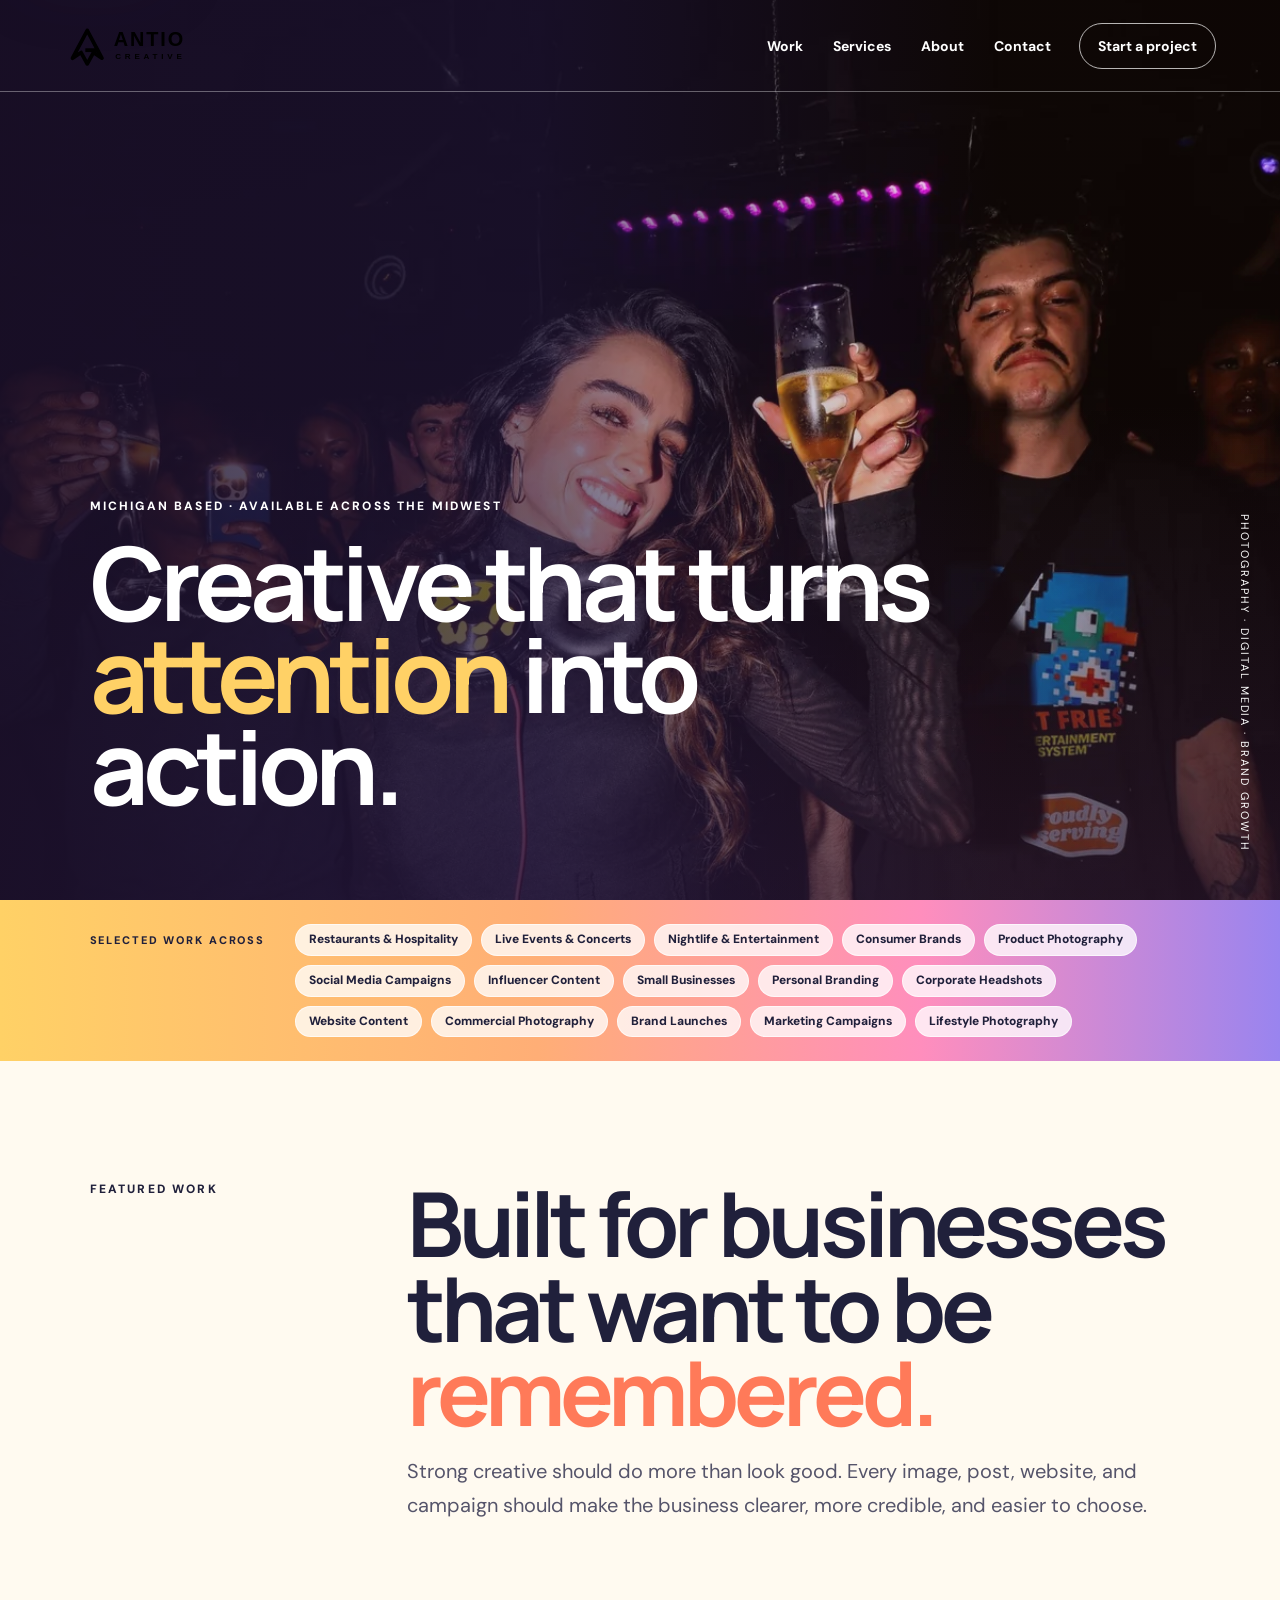
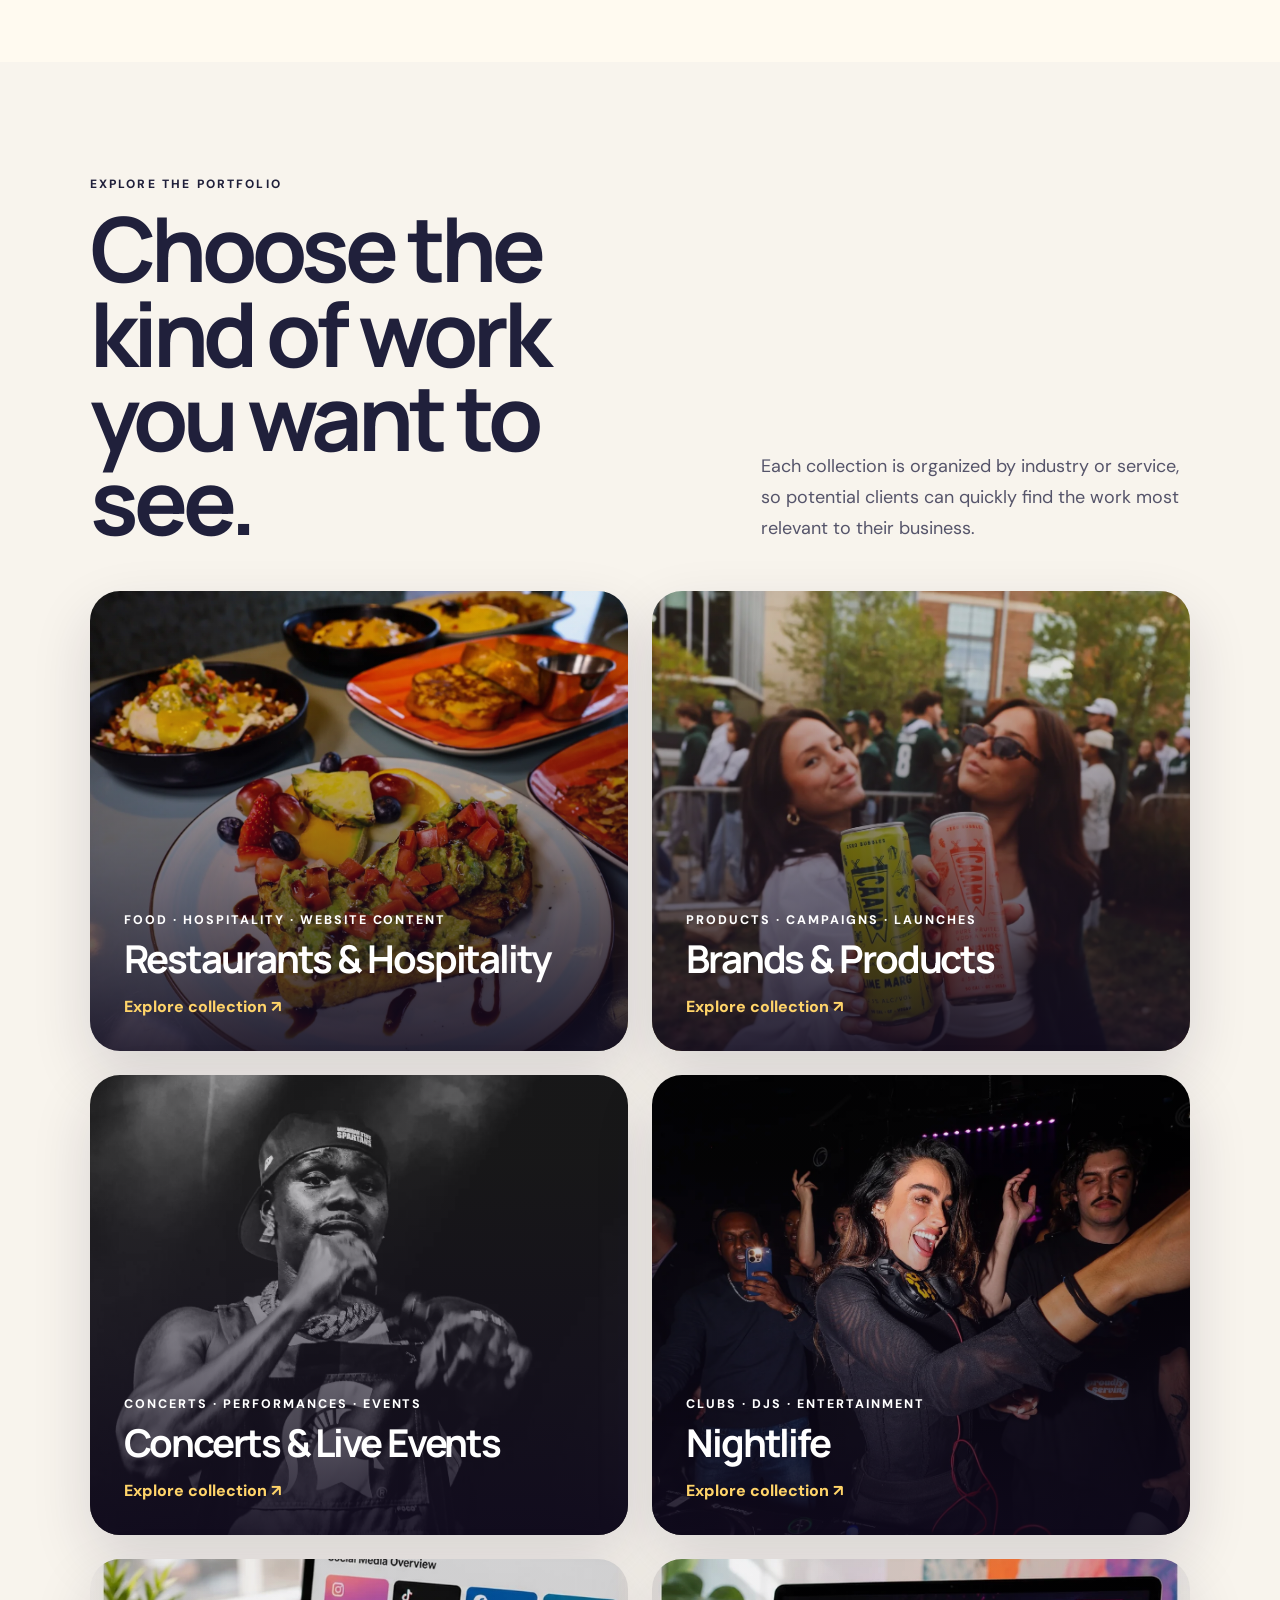
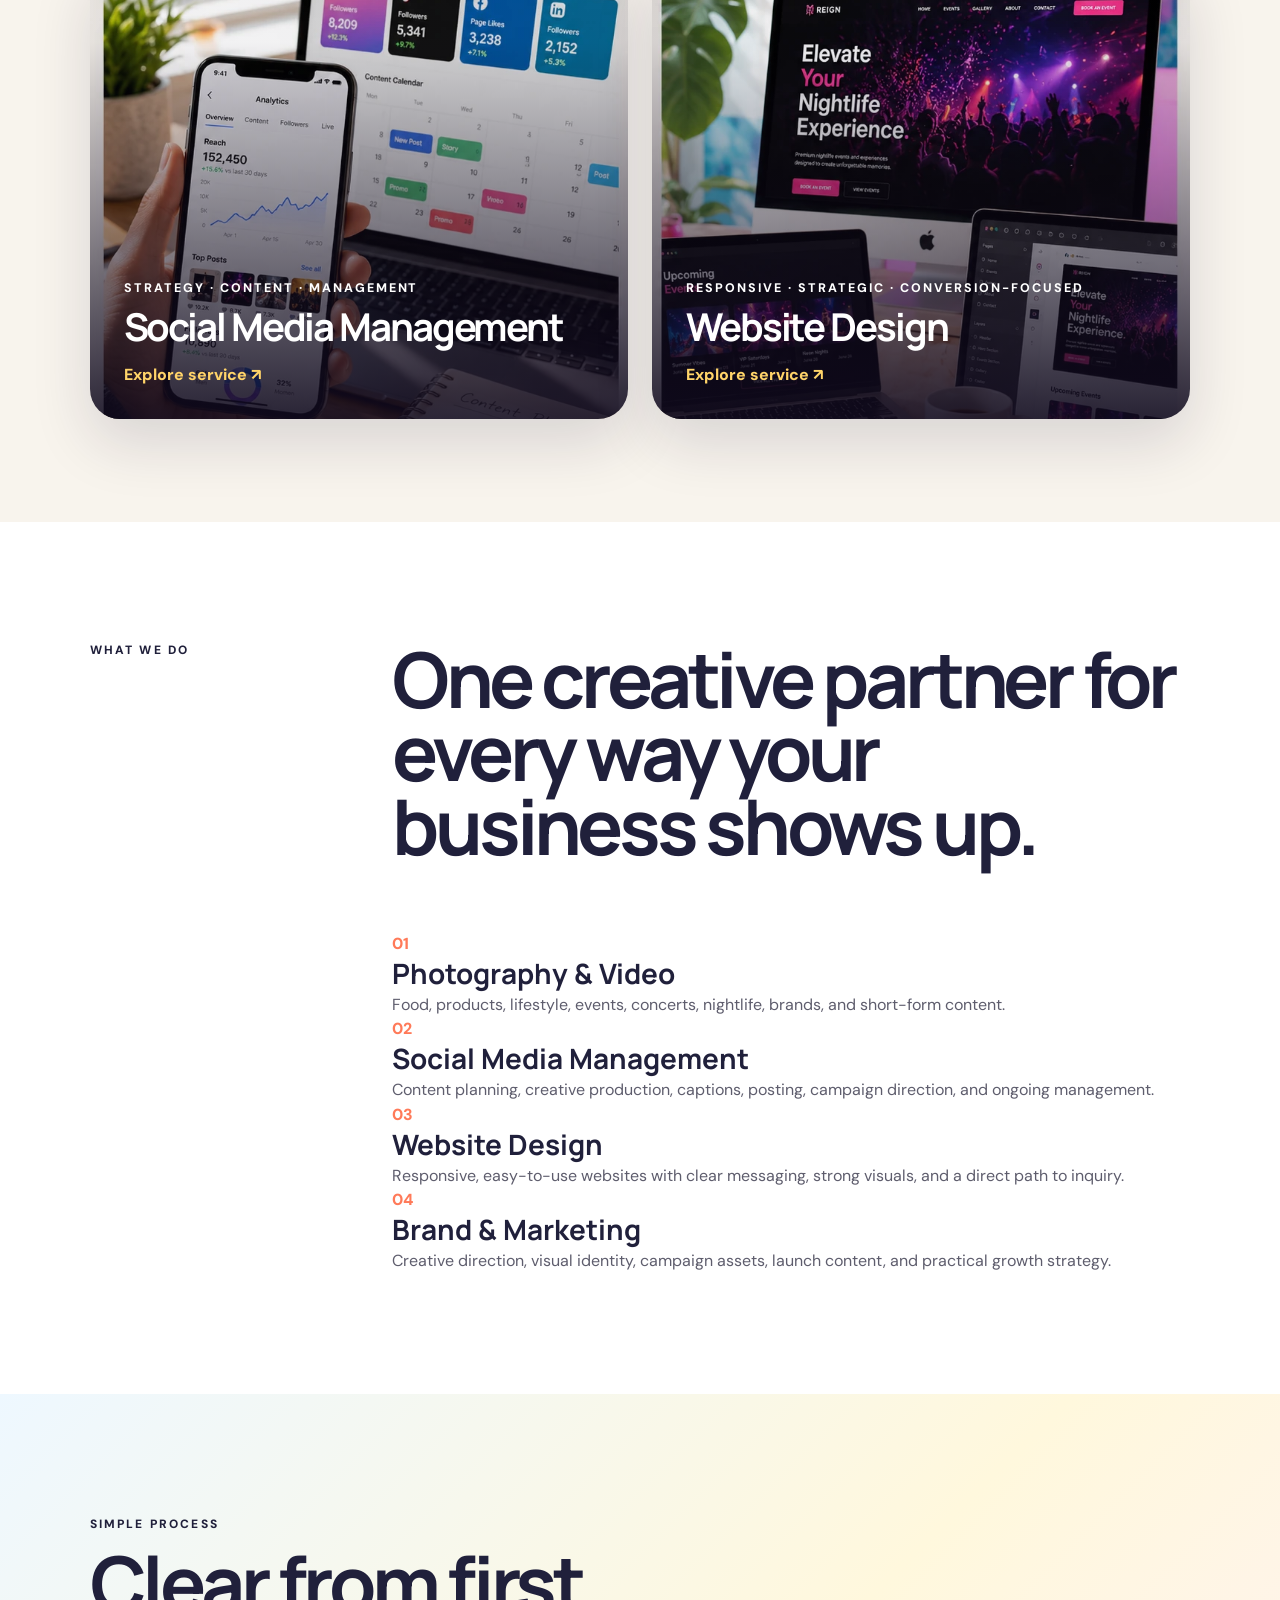
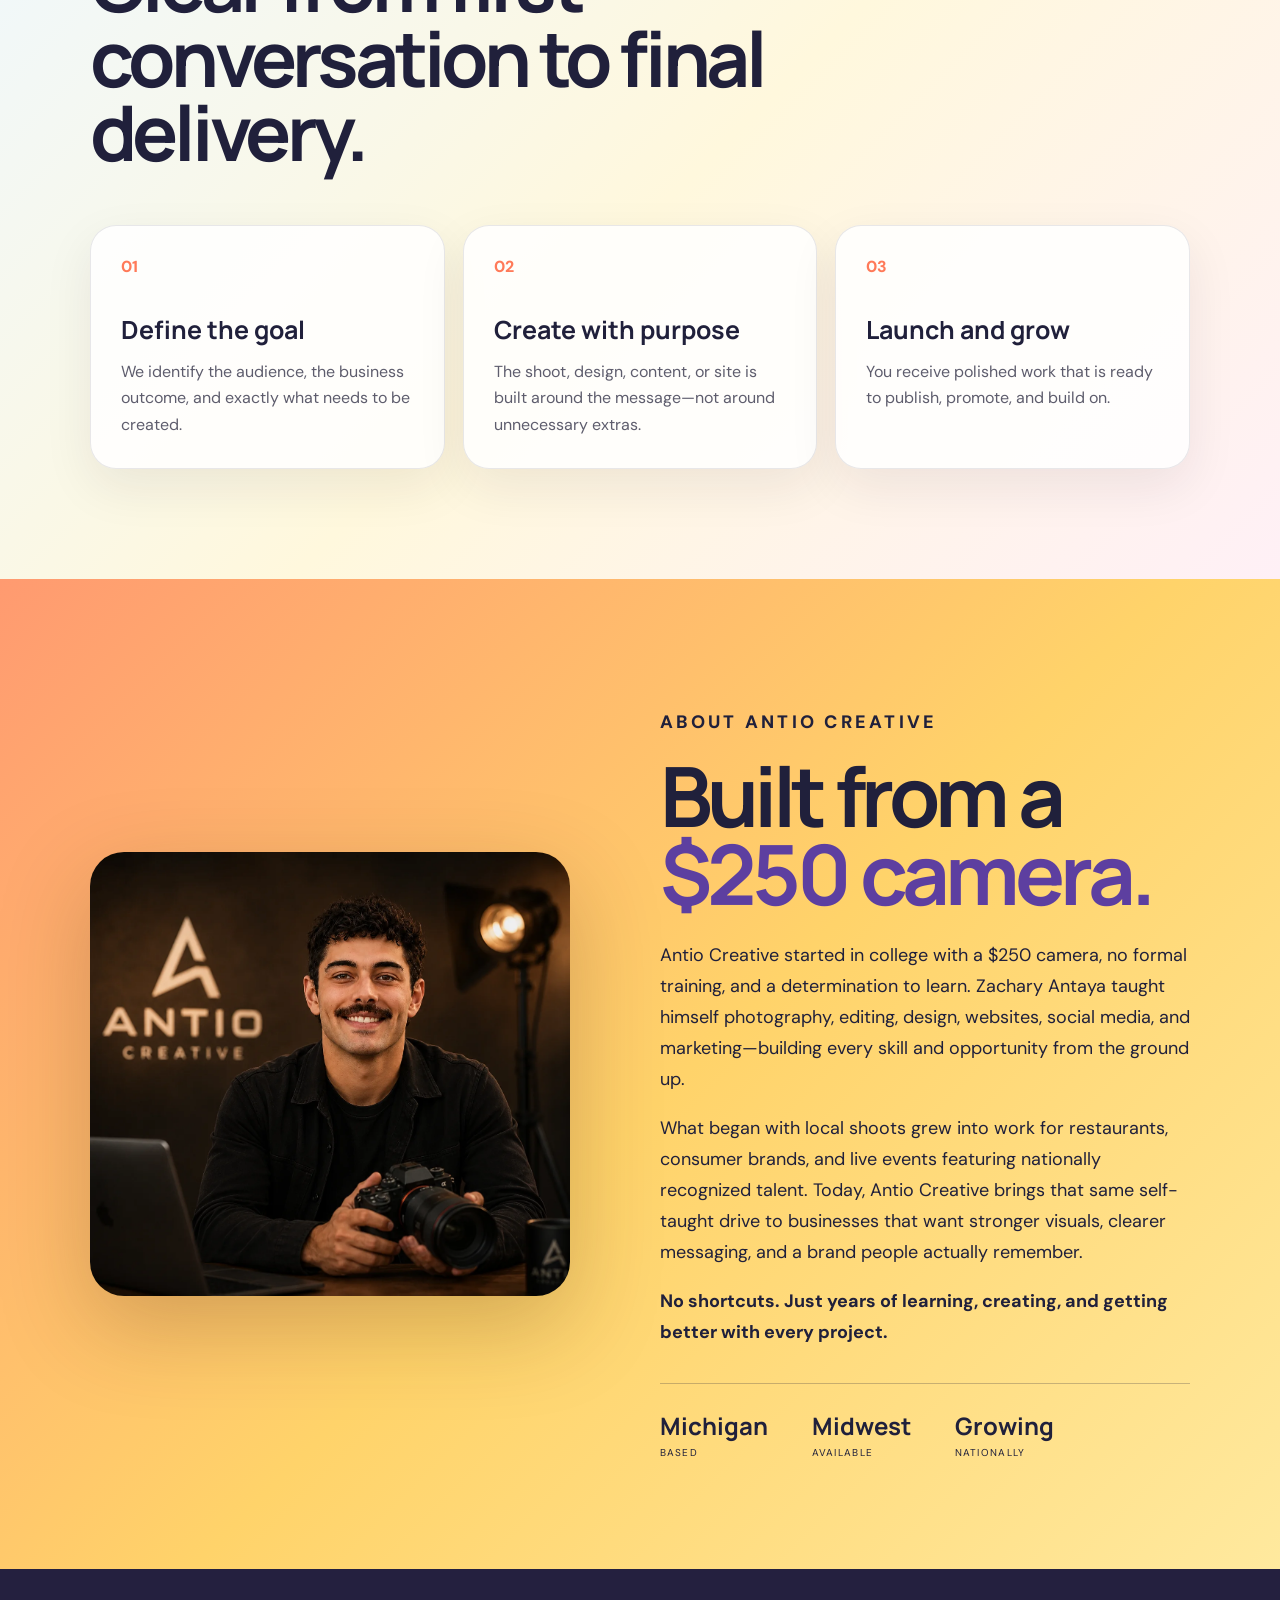
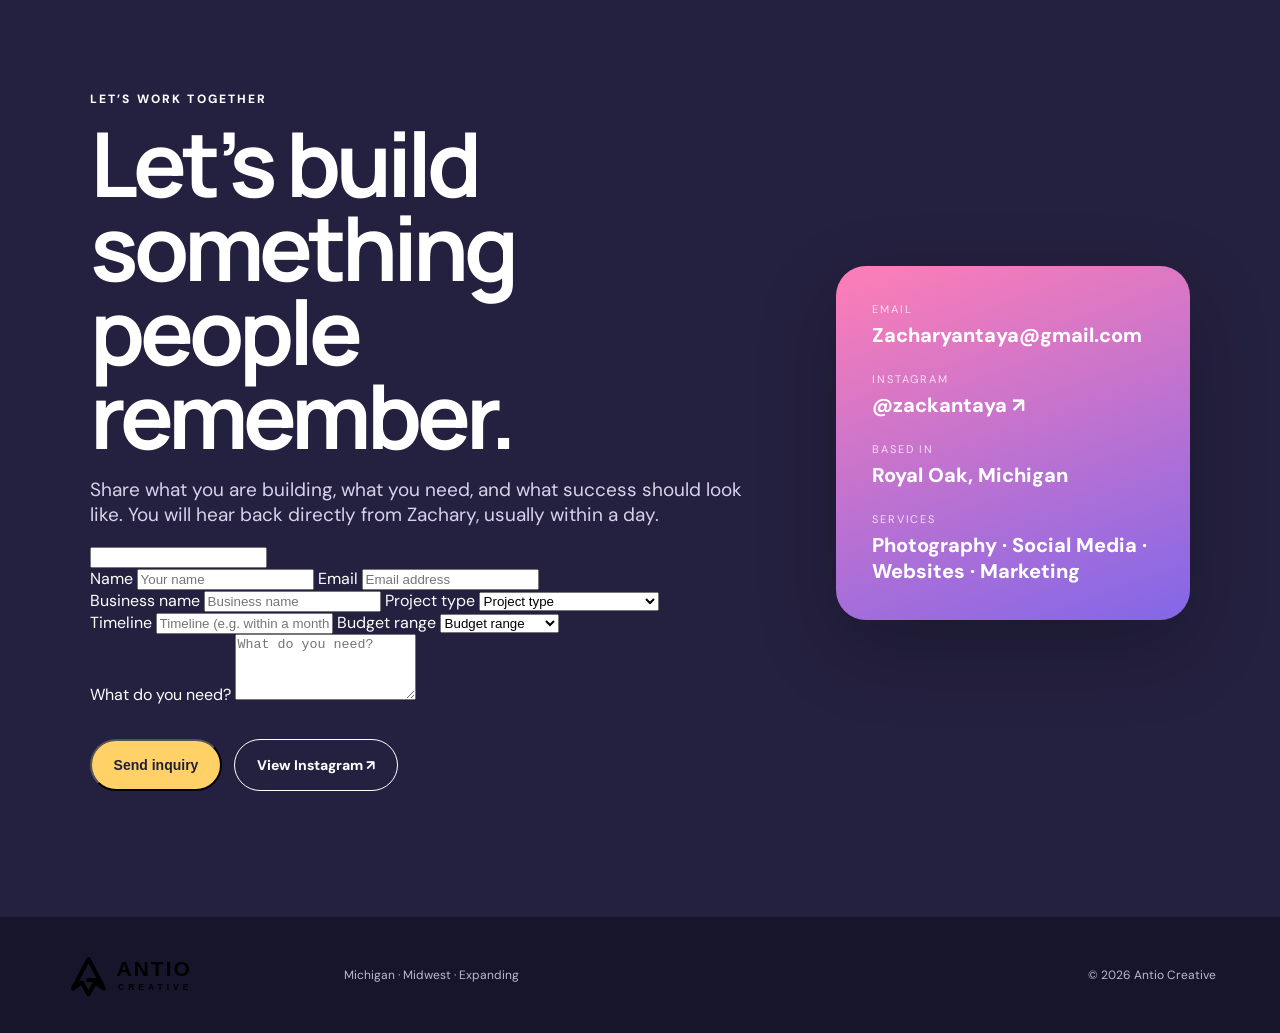
==== commit bd1ea68c: "Update index.html" ====
--- a/antio-creative-v2-6/antio-brand-rapid-update-3/index.html
+++ b/antio-creative-v2-6/antio-brand-rapid-update-3/index.html
@@ -45,7 +45,7 @@
 <a href="#about">About</a>
 <a href="#contact">Contact</a>
 </nav>
-<a class="header-cta" href="mailto:Zacharyantaya@gmail.com?subject=Antio%20Creative%20Project%20Inquiry">Start a project</a>
+<a class="header-cta" href="#contact">Start a project</a>
 </header>
 <main id="main">
 <section aria-labelledby="hero-title" class="hero">
@@ -163,11 +163,51 @@
 <div class="contact-panel reveal">
 <p class="eyebrow">Let’s work together</p>
 <h2>Let’s build something people remember.</h2>
-<p>Share what you are building, what you need, and what success should look like. You will hear back directly from Zachary.</p>
+<p>Share what you are building, what you need, and what success should look like. You will hear back directly from Zachary, usually within a day.</p>
+<form action="https://api.web3forms.com/submit" class="contact-form" id="contact-form" method="POST">
+<input name="access_key" type="hidden" value="ccef0b5f-86c6-4bd6-aae5-f85ea4fa3c06"/>
+<input name="subject" type="hidden" value="New project inquiry — Antio Creative"/>
+<input aria-label="Leave this field empty" class="hp-field" name="botcheck" tabindex="-1" type="text"/>
+<div class="form-row">
+<label class="sr-only" for="cf-name">Name</label>
+<input id="cf-name" name="name" placeholder="Your name" required type="text"/>
+<label class="sr-only" for="cf-email">Email</label>
+<input id="cf-email" name="email" placeholder="Email address" required type="email"/>
+</div>
+<div class="form-row">
+<label class="sr-only" for="cf-business">Business name</label>
+<input id="cf-business" name="business_name" placeholder="Business name" type="text"/>
+<label class="sr-only" for="cf-type">Project type</label>
+<select id="cf-type" name="project_type" required>
+<option value="" disabled selected>Project type</option>
+<option>Photography</option>
+<option>Video Production</option>
+<option>Social Media Management</option>
+<option>Website Design</option>
+<option>Multiple / not sure yet</option>
+</select>
+</div>
+<div class="form-row">
+<label class="sr-only" for="cf-timeline">Timeline</label>
+<input id="cf-timeline" name="timeline" placeholder="Timeline (e.g. within a month)" type="text"/>
+<label class="sr-only" for="cf-budget">Budget range</label>
+<select id="cf-budget" name="budget_range">
+<option value="" disabled selected>Budget range</option>
+<option>Under $500</option>
+<option>$500 – $1,500</option>
+<option>$1,500 – $5,000</option>
+<option>$5,000+</option>
+<option>Not sure yet</option>
+</select>
+</div>
+<label class="sr-only" for="cf-details">What do you need?</label>
+<textarea id="cf-details" name="message" placeholder="What do you need?" required rows="4"></textarea>
 <div class="actions">
-<a class="btn btn-primary" href="mailto:Zacharyantaya@gmail.com?subject=Antio%20Creative%20Project%20Inquiry&amp;body=Business%20name%3A%0AProject%20type%3A%0ATimeline%3A%0ABudget%20range%3A%0AWhat%20do%20you%20need%3F%0A">Start your project</a>
+<button class="btn btn-primary" type="submit">Send inquiry</button>
 <a class="btn btn-secondary dark-btn" href="https://www.instagram.com/zackantaya/" rel="noopener" target="_blank">View Instagram ↗</a>
 </div>
+<p aria-live="polite" class="form-status" id="form-status"></p>
+</form>
 </div>
 <aside aria-label="Contact details" class="contact-card reveal delay-1">
 <p>Email</p><a href="mailto:Zacharyantaya@gmail.com">Zacharyantaya@gmail.com</a>
